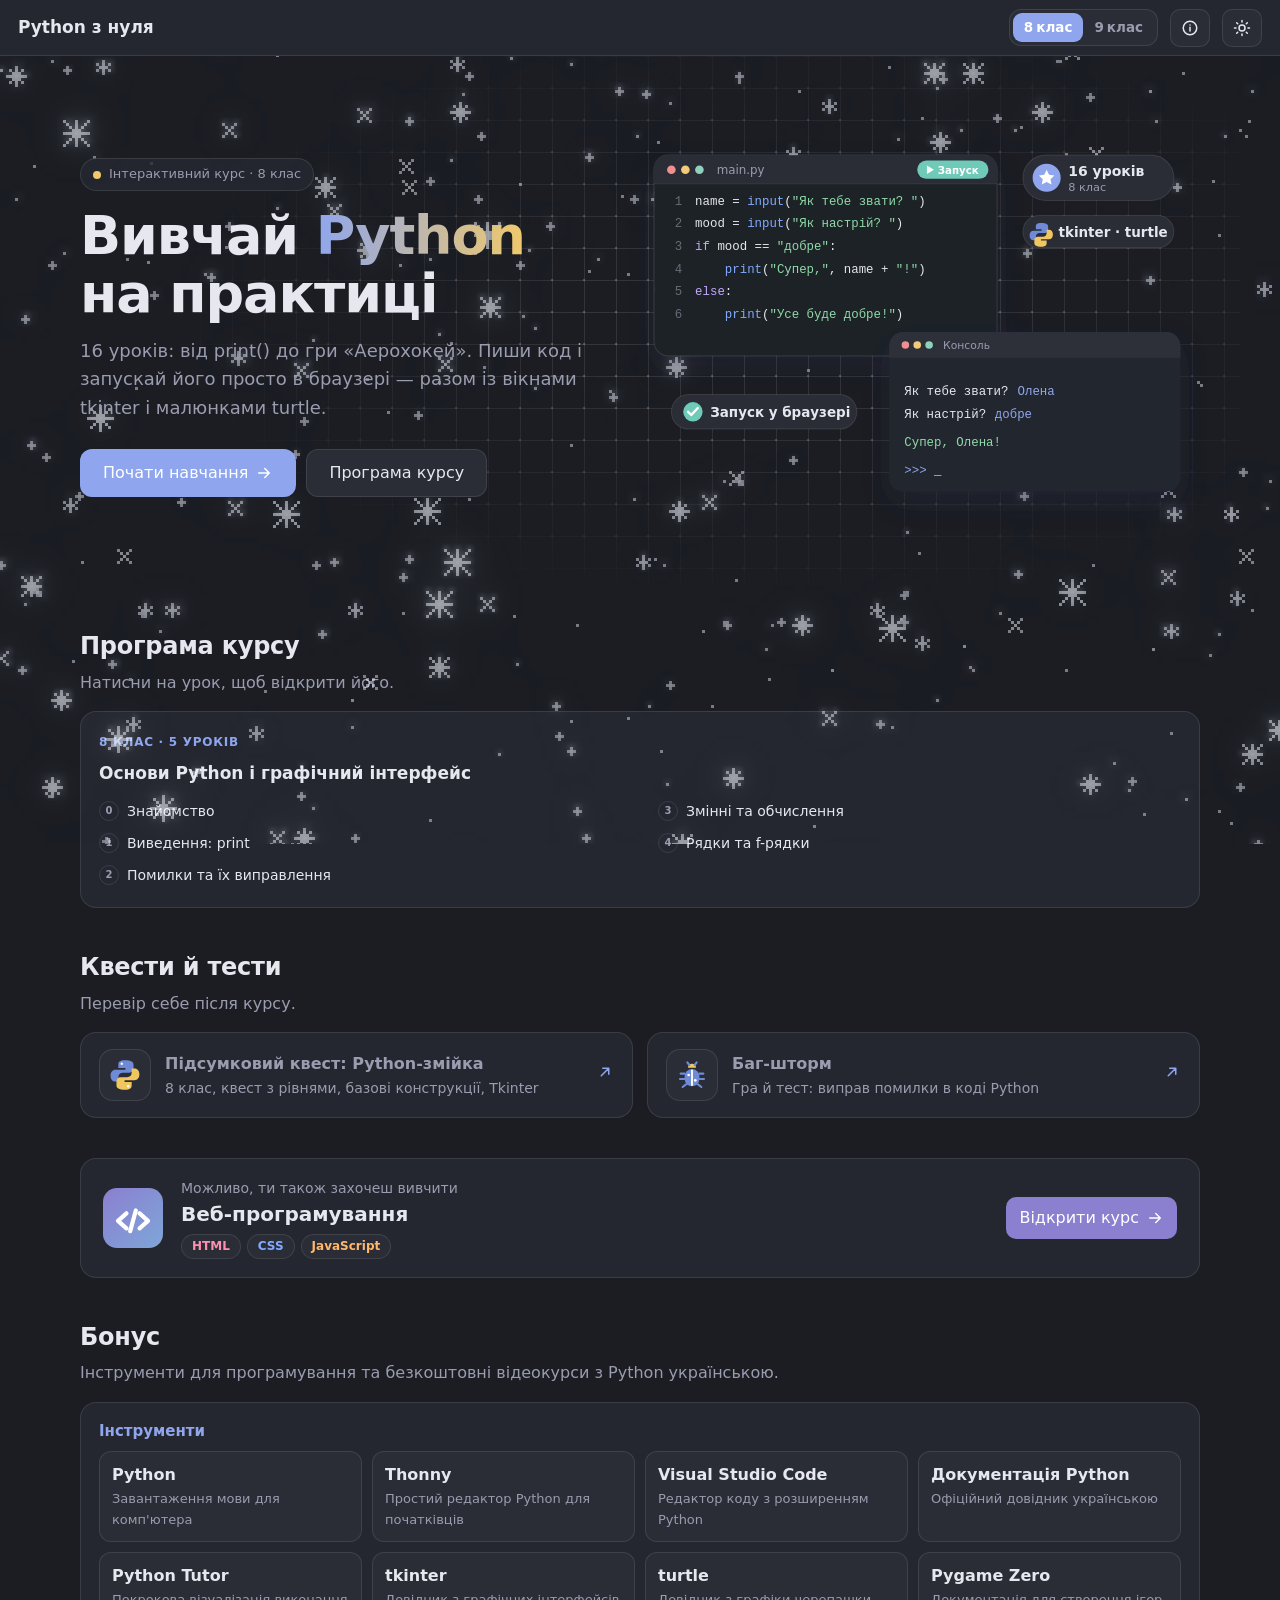
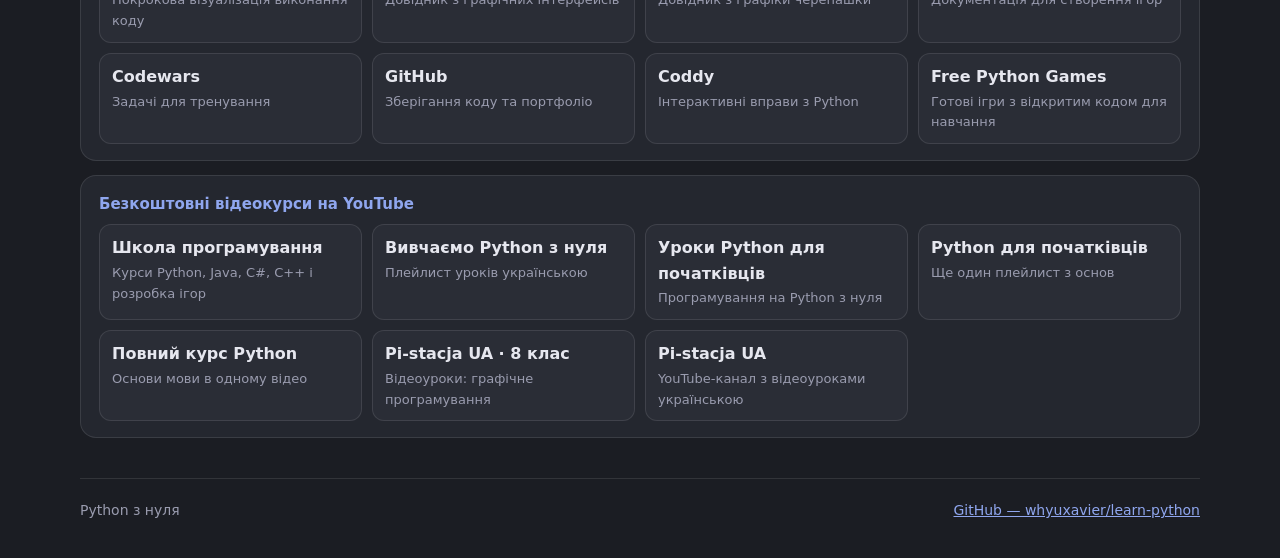
==== next/index.html @ 275d9694 "Нові уроки 0–4 для 8 класу в попередньому перегляді next/; кілька прикладів у уроці, ситуація-замовл" ====
<!DOCTYPE html>
<html lang="uk">
<head>
<meta charset="UTF-8">
<meta name="robots" content="noindex">
<meta name="viewport" content="width=device-width, initial-scale=1.0">
<title>Python з нуля · 8 клас — безкоштовний курс програмування українською</title>
<link rel="icon" type="image/svg+xml" href="data:image/svg+xml,%3Csvg xmlns='http://www.w3.org/2000/svg' viewBox='0 0 64 64'%3E%3Cdefs%3E%3ClinearGradient id='g' x1='0' y1='0' x2='1' y2='1'%3E%3Cstop offset='0' stop-color='%236f8ad6'/%3E%3Cstop offset='1' stop-color='%2394a9e6'/%3E%3C/linearGradient%3E%3C/defs%3E%3Crect width='64' height='64' rx='15' fill='url(%23g)'/%3E%3Cpath d='M32 10c-9 0-11 3-11 7v6h12v3H15c-5 0-8 4-8 10s3 10 8 10h5v-7c0-5 3-8 8-8h11c4 0 7-3 7-7v-7c0-4-4-7-14-7z' fill='%23fff'/%3E%3Cpath d='M32 54c9 0 11-3 11-7v-6H31v-3h18c5 0 8-4 8-10s-3-10-8-10h-5v7c0 5-3 8-8 8H25c-4 0-7 3-7 7v7c0 4 4 7 14 7z' fill='%23f0c75e'/%3E%3Ccircle cx='27' cy='16' r='2.2' fill='%236f8ad6'/%3E%3Ccircle cx='37' cy='48' r='2.2' fill='%236f8ad6'/%3E%3C/svg%3E">
<meta name="description" content="Python з нуля для 8 класу — безкоштовний інтерактивний курс Python українською: 16 уроків, теорія, приклади й завдання, код запускається просто в браузері.">
<link rel="canonical" href="https://whyuxavier.github.io/learn-python/">
<link rel="manifest" href="manifest.json">
<meta name="theme-color" content="#6f8ad6">
<link rel="apple-touch-icon" href="icons/apple-touch-icon.png">
<meta name="apple-mobile-web-app-capable" content="yes">
<meta name="mobile-web-app-capable" content="yes">
<meta name="apple-mobile-web-app-title" content="Python 8 клас">
<meta property="og:type" content="website">
<meta property="og:locale" content="uk_UA">
<meta property="og:title" content="Python з нуля · 8 клас">
<meta property="og:description" content="16 інтерактивних уроків Python для 8 класу: пиши й запускай код просто в браузері.">
<meta property="og:url" content="https://whyuxavier.github.io/learn-python/">
<script type="application/ld+json">{"@context":"https://schema.org","@type":"Course","name":"Python з нуля · 8 клас","description":"Безкоштовний інтерактивний курс Python українською: 16 уроків з теорією, прикладами й практичними завданнями, код виконується в браузері.","inLanguage":"uk","url":"https://whyuxavier.github.io/learn-python/","isAccessibleForFree":true,"provider":{"@type":"Person","name":"Олександр Мрочко","url":"https://github.com/whyuxavier"},"hasCourseInstance":{"@type":"CourseInstance","courseMode":"online","courseWorkload":"PT32H"},"offers":{"@type":"Offer","price":"0","priceCurrency":"UAH","category":"Free"}}</script>
<link href="https://fonts.cdnfonts.com/css/fixel-display" rel="stylesheet">
<script>(()=>{try{const n=navigator,lite=(n.hardwareConcurrency&&n.hardwareConcurrency<=2)||(n.deviceMemory&&n.deviceMemory<=4)||matchMedia('(prefers-reduced-motion: reduce)').matches;
 if(lite)document.documentElement.classList.add('lite')}catch(e){}})();</script>
<link rel="stylesheet" href="style.css">
</head>
<body class="home">
<div class="app">
<header>
 <button class="ib" id="menu" aria-label="Меню курсу" aria-expanded="false"><svg viewBox="0 0 24 24"><path d="M4 6h16M4 12h16M4 18h16"/></svg></button>
 <h1><button id="logo" title="На головну">Python з нуля</button></h1>
 <nav class="gsw" aria-label="Клас"><a aria-current="page">8<span>клас</span></a><a href="../../learn-python-9/">9<span>клас</span></a></nav>
 <button class="ib" id="homeBtn" hidden aria-label="На головну" title="На головну"><svg viewBox="0 0 24 24"><path d="M4 11l8-7 8 7M6 9.5V20h12V9.5"/></svg></button>
 <button class="ib sch" id="schB" hidden aria-label="Шкільний режим увімкнено" title="Шкільний режим: прогрес зникне після закриття браузера"><svg viewBox="0 0 24 24"><path d="M3 10l9-5 9 5-9 5z"/><path d="M7 12.5V17c0 1.2 2.2 2.5 5 2.5s5-1.3 5-2.5v-4.5"/></svg></button>
 <button class="ib" id="instB" hidden aria-label="Встановити застосунок" title="Встановити як застосунок"><svg viewBox="0 0 24 24"><rect x="6" y="2.5" width="12" height="19" rx="2.5"/><path d="M12 7v7M9 11l3 3 3-3M10.5 18.5h3"/></svg></button>
 <button class="ib" id="info" aria-label="Про курс" title="Про курс"><svg viewBox="0 0 24 24"><circle cx="12" cy="12" r="9"/><path d="M12 11v5M12 8h.01"/></svg></button>
 <button class="ib" id="theme" aria-label="Змінити тему"></button>
</header>
<aside id="side" aria-label="Навігація курсу">
 <button class="navh" id="navHome"><svg viewBox="0 0 24 24"><path d="M4 11l8-7 8 7M6 9.5V20h12V9.5"/></svg>Головна</button>
 <div class="pc"><span id="pct">0%</span><span id="cnt">0 / 17</span></div>
 <div class="pb" role="progressbar" aria-valuemin="0" aria-valuemax="100" id="pbar"><i></i></div>
 <nav id="nav"></nav>
</aside>
<main>
 <section class="col" id="lw" aria-label="Урок"><div class="card lh"><div class="lt" role="tablist" aria-label="Розділ уроку" id="ltabs"><button class="tab" role="tab" id="t-th" data-t="th" aria-controls="p-th">Теорія</button><button class="tab" role="tab" id="t-tk" data-t="tk" aria-controls="p-tk">Завдання</button></div></div><div id="lesson"></div></section>
 <div class="rz" id="rz" role="separator" aria-orientation="vertical" aria-label="Змінити ширину панелей" tabindex="0"></div>
 <section class="ws" aria-label="Робоча область">
  <div class="pane" id="p-ed">
   <div class="ph">
    
    <div class="ftabs" role="tablist" id="ftabs"></div>
    <span class="grow"></span>
    <div class="more"><button class="ib" id="more" aria-label="Інші дії" title="Інші дії" aria-haspopup="menu" aria-expanded="false"><svg viewBox="0 0 24 24"><circle cx="5" cy="12" r="1.3"/><circle cx="12" cy="12" r="1.3"/><circle cx="19" cy="12" r="1.3"/></svg></button>
     <div class="mm" id="mm" role="menu" hidden>
      <button class="mi" id="share" role="menuitem"><svg viewBox="0 0 24 24"><path d="M10 14a4 4 0 0 0 5.7 0l3-3a4 4 0 0 0-5.7-5.7l-1 1"/><path d="M14 10a4 4 0 0 0-5.7 0l-3 3a4 4 0 0 0 5.7 5.7l1-1"/></svg>Здати роботу</button>
      <button class="mi" id="copy" role="menuitem"><svg viewBox="0 0 24 24"><rect x="9" y="9" width="11" height="11" rx="2"/><path d="M5 15V5a2 2 0 0 1 2-2h10"/></svg>Скопіювати код</button>
      <button class="mi" id="dl" role="menuitem"><svg viewBox="0 0 24 24"><path d="M12 4v11M7 10l5 5 5-5M5 20h14"/></svg>Завантажити код</button>
      <button class="mi" id="reset" role="menuitem"><svg viewBox="0 0 24 24"><path d="M3 12a9 9 0 1 0 3-6.7L3 8M3 3v5h5"/></svg>Почати спочатку</button>
     </div></div>
    <button class="btn stop" id="stop" hidden title="Зупинити програму"><svg viewBox="0 0 24 24"><rect x="6" y="6" width="12" height="12" rx="2"/></svg><span>Стоп</span></button>
    <button class="btn run" id="run" title="Запустити (Ctrl+Enter)"><svg viewBox="0 0 24 24"><path d="M7 5v14l12-7z"/></svg><span id="runTx">Запустити</span></button>
   </div>
   <div class="ed"><div id="gut" aria-hidden="true"></div><div class="cw"><div id="eband"></div><pre id="hl" aria-hidden="true"></pre><textarea id="ta" spellcheck="false" autocapitalize="off" autocomplete="off" autocorrect="off" wrap="off" aria-label="Код Python"></textarea></div></div>
  </div>
  <div class="rzh" id="rzh" role="separator" aria-orientation="horizontal" aria-label="Змінити висоту редактора" tabindex="0"></div>
  <div class="pane" id="p-out">
   <div class="ph"><h3 id="outT">Результат</h3>
    <button class="ib" id="clr" hidden aria-label="Очистити" title="Очистити"><svg viewBox="0 0 24 24"><path d="M4 7h16M10 11v6M14 11v6M6 7l1 13h10l1-13M9 7V4h6v3"/></svg></button></div>
   <div class="out" id="out"><div class="kp" id="kp" aria-label="Клавіші"></div><div id="wins"></div><div id="con" tabindex="-1" aria-live="polite"></div></div>
   <div class="pgz" id="pgz" hidden></div>
  </div>
 </section>
</main>
</div>
<div id="home">
<div class="hm">
 <section class="hero" aria-labelledby="hh">
  <div>
   <span class="ebd"><i></i>Інтерактивний курс · 8 клас</span>
   <h2 id="hh">Вивчай <span>Python</span> на практиці</h2>
   <p class="ld">16 уроків: від print() до гри «Аерохокей». Пиши код і запускай його просто в браузері — разом із вікнами tkinter і малюнками turtle.</p>
   <div class="cta">
    <button class="btn pr lg" id="start"><span id="startTx">Почати навчання</span><svg viewBox="0 0 24 24"><path d="M5 12h14M13 6l6 6-6 6"/></svg></button>
    <a class="btn lg" href="#program" id="toProg">Програма курсу</a>
   </div>
   <div class="hpr" id="hpr" hidden><span id="hprTx"></span><div class="pb"><i id="hprBar"></i></div></div>
  </div>
  <div class="hart"><svg class="art" viewBox="0 0 520 400" role="img" aria-label="Редактор з кодом Python і консоль, де програма веде короткий діалог з користувачем">
 <defs><filter id="hsh" x="-15%" y="-15%" width="130%" height="140%"><feDropShadow dx="0" dy="10" stdDeviation="12" flood-color="#3c3c64" flood-opacity=".18"/></filter><clipPath id="hc0"><rect class="tp" x="52" y="73" width="225" height="18" style="animation-duration:0.74s;animation-delay:0.40s;animation-timing-function:steps(31)"/></clipPath><clipPath id="hc1"><rect class="tp" x="52" y="94" width="204" height="18" style="animation-duration:0.67s;animation-delay:1.22s;animation-timing-function:steps(28)"/></clipPath><clipPath id="hc2"><rect class="tp" x="52" y="115" width="141" height="18" style="animation-duration:0.46s;animation-delay:1.98s;animation-timing-function:steps(19)"/></clipPath><clipPath id="hc3"><rect class="tp" x="80" y="136" width="197" height="18" style="animation-duration:0.65s;animation-delay:2.51s;animation-timing-function:steps(27)"/></clipPath><clipPath id="hc4"><rect class="tp" x="52" y="157" width="43" height="18" style="animation-duration:0.12s;animation-delay:3.24s;animation-timing-function:steps(5)"/></clipPath><clipPath id="hc5"><rect class="tp" x="80" y="178" width="176" height="18" style="animation-duration:0.58s;animation-delay:3.44s;animation-timing-function:steps(24)"/></clipPath><clipPath id="ha1"><rect class="tp" x="351" y="250" width="41" height="17" style="animation-duration:0.30s;animation-delay:5.00s;animation-timing-function:steps(5)"/></clipPath><clipPath id="ha2"><rect class="tp" x="330" y="272" width="41" height="17" style="animation-duration:0.30s;animation-delay:5.75s;animation-timing-function:steps(5)"/></clipPath></defs>
 <g class="h-ed">
  <rect class="w" x="14" y="40" width="318" height="186" rx="13" filter="url(#hsh)"/>
  <path class="tb" d="M14.5 53a12.5 12.5 0 0 1 12.5-12.5h293a12.5 12.5 0 0 1 12.5 12.5v13h-318z"/>
  <line class="bl" x1="14.5" y1="66.5" x2="331.5" y2="66.5"/>
  <circle cx="30" cy="53.5" r="4" fill="#ef8f8f"/><circle cx="43" cy="53.5" r="4" fill="#f3c97a"/><circle cx="56" cy="53.5" r="4" fill="#8fd1bd"/>
  <text x="72" y="57.5" class="mu" font-size="11">main.py</text>
  <g class="h-run pp" style="animation-delay:4.15s"><rect class="okf" x="258" y="45" width="66" height="17" rx="8.5"/><path class="wt" d="M267 49.5v8l6.5-4z"/><text class="wt" x="277" y="57.5" font-size="9.5" font-weight="600">Запуск</text></g>
<g class="cl" style="animation-delay:0.40s"><text x="40" y="86" class="mono sm num" text-anchor="end">1</text></g><text x="52" y="86" class="mono sm" xml:space="preserve" clip-path="url(#hc0)">name = <tspan class="cb">input</tspan>(<tspan class="cs">"Як тебе звати? "</tspan>)</text>
<g class="cl" style="animation-delay:1.22s"><text x="40" y="107" class="mono sm num" text-anchor="end">2</text></g><text x="52" y="107" class="mono sm" xml:space="preserve" clip-path="url(#hc1)">mood = <tspan class="cb">input</tspan>(<tspan class="cs">"Як настрій? "</tspan>)</text>
<g class="cl" style="animation-delay:1.98s"><text x="40" y="128" class="mono sm num" text-anchor="end">3</text></g><text x="52" y="128" class="mono sm" xml:space="preserve" clip-path="url(#hc2)"><tspan class="ck">if</tspan> mood == <tspan class="cs">"добре"</tspan>:</text>
<g class="cl" style="animation-delay:2.51s"><text x="40" y="149" class="mono sm num" text-anchor="end">4</text></g><text x="52" y="149" class="mono sm" xml:space="preserve" clip-path="url(#hc3)">    <tspan class="cb">print</tspan>(<tspan class="cs">"Супер,"</tspan>, name + <tspan class="cs">"!"</tspan>)</text>
<g class="cl" style="animation-delay:3.24s"><text x="40" y="170" class="mono sm num" text-anchor="end">5</text></g><text x="52" y="170" class="mono sm" xml:space="preserve" clip-path="url(#hc4)"><tspan class="ck">else</tspan>:</text>
<g class="cl" style="animation-delay:3.44s"><text x="40" y="191" class="mono sm num" text-anchor="end">6</text></g><text x="52" y="191" class="mono sm" xml:space="preserve" clip-path="url(#hc5)">    <tspan class="cb">print</tspan>(<tspan class="cs">"Усе буде добре!"</tspan>)</text>
 </g>
 <g class="h-con" style="animation-delay:4.45s">
  <rect class="term" x="232" y="204" width="270" height="148" rx="13" filter="url(#hsh)"/>
  <path class="tbar" d="M232 217a13 13 0 0 1 13-13h244a13 13 0 0 1 13 13v11h-270z"/>
  <circle cx="247" cy="216" r="3.5" fill="#ef8f8f"/><circle cx="258" cy="216" r="3.5" fill="#f3c97a"/><circle cx="269" cy="216" r="3.5" fill="#8fd1bd"/>
  <text x="282" y="219.5" font-size="10" fill="#9a9caf">Консоль</text>
  <text class="mono sm ol tt1" style="animation-delay:4.75s" x="246" y="262" xml:space="preserve">Як тебе звати? </text>
  <text class="mono sm tt2" font-weight="600" x="351" y="262" clip-path="url(#ha1)">Олена</text>
  <text class="mono sm ol tt1" style="animation-delay:5.50s" x="246" y="284" xml:space="preserve">Як настрій? </text>
  <text class="mono sm tt2" font-weight="600" x="330" y="284" clip-path="url(#ha2)">добре</text>
  <text class="mono sm ol tt3" style="animation-delay:6.25s" x="246" y="310">Супер, Олена!</text>
  <text class="mono sm ol tt2" style="animation-delay:6.45s" x="246" y="336">&gt;&gt;&gt; <tspan fill="#e6e7ef">_</tspan></text>
 </g>
 <g class="h-chip pp" style="animation-delay:6.60s">
  <rect class="chip" x="356" y="40" width="140" height="42" rx="21"/>
  <circle class="acf" cx="378" cy="61" r="13"/>
  <path class="wt" d="M378 53.5l2.2 4.6 5 .7-3.6 3.5.9 5-4.5-2.4-4.5 2.4.9-5-3.6-3.5 5-.7z"/>
  <text x="398" y="59" font-size="13" font-weight="600">16 уроків</text><text x="398" y="73" class="mu" font-size="10.5">8 клас</text>
 </g>
 <g class="h-chip pp" style="animation-delay:6.70s">
  <rect class="chip" x="356" y="96" width="140" height="30" rx="15"/>
  <path d="M373 103c-4 0-5 1.4-5 3.2v2.6h5.3v1.3h-7.5c-2.2 0-3.6 1.8-3.6 4.4s1.4 4.4 3.6 4.4h2.2v-3.1c0-2.2 1.3-3.5 3.5-3.5h4.8c1.8 0 3.1-1.3 3.1-3.1v-3c0-1.8-1.8-3.2-6.4-3.2z" fill="#6f8ad6"/>
  <path d="M373 125c4 0 5-1.4 5-3.2v-2.6h-5.3v-1.3h7.5c2.2 0 3.6-1.8 3.6-4.4s-1.4-4.4-3.6-4.4H378v3.1c0 2.2-1.3 3.5-3.5 3.5h-4.8c-1.8 0-3.1 1.3-3.1 3.1v3c0 1.8 1.8 3.2 6.4 3.2z" fill="#f0c75e"/>
  <text x="389" y="116" font-size="12.5" font-weight="600">tkinter · turtle</text>
 </g>
 <g class="h-chip pp" style="animation-delay:6.80s">
  <rect class="chip" x="30" y="262" width="172" height="32" rx="16"/>
  <circle class="okf" cx="50" cy="278" r="9"/><path d="M45.5 278l3 3 6-6.5" fill="none" stroke="#fff" stroke-width="2.2" stroke-linecap="round" stroke-linejoin="round"/>
  <text x="66" y="282.5" font-size="12.5" font-weight="600">Запуск у браузері</text>
 </g>
</svg></div>
 </section>
 <section class="sec" id="program" aria-labelledby="ph"><h3 id="ph">Програма курсу</h3><p>Натисни на урок, щоб відкрити його.</p><div class="mods" id="mods"></div></section>
 <section class="sec" id="quests" aria-labelledby="qh"><h3 id="qh">Квести й тести</h3><p>Перевір себе після курсу.</p><div class="qs" id="qlist"></div></section>
 <section class="sec" aria-label="Інші курси"><a class="card promo" id="promo" href="https://whyuxavier.github.io/learn-web/" target="_blank" rel="noopener noreferrer">
  <span class="pi"><svg viewBox="0 0 64 64"><defs><linearGradient id="pwg" x1="0" y1="0" x2="1" y2="1"><stop offset="0" stop-color="#8b7fd0"/><stop offset="1" stop-color="#7ea6d8"/></linearGradient></defs><rect width="64" height="64" rx="15" fill="url(#pwg)"/><path d="M25 27l-9 8 9 8M39 27l9 8-9 8M35 24l-6 22" fill="none" stroke="#fff" stroke-width="4.5" stroke-linecap="round" stroke-linejoin="round"/></svg></span>
  <span class="pt"><small>Можливо, ти також захочеш вивчити</small><b>Веб-програмування</b><span class="tags"><i>HTML</i><i>CSS</i><i>JavaScript</i></span></span>
  <span class="btn pr pgo">Відкрити курс<svg viewBox="0 0 24 24"><path d="M5 12h14M13 6l6 6-6 6"/></svg></span>
 </a></section>
 <section class="sec" aria-labelledby="bh"><h3 id="bh">Бонус</h3><p>Інструменти для програмування та безкоштовні відеокурси з Python українською.</p><div class="hcards" id="bonus"></div></section>
 <footer class="hf"><span>Python з нуля</span><a href="https://github.com/whyuxavier/learn-python" target="_blank" rel="noopener noreferrer">GitHub — whyuxavier/learn-python</a></footer>
</div>
</div>
<div class="modal" id="modal" hidden role="dialog" aria-modal="true" aria-labelledby="mt"><div class="card mc">
<button class="ib mx" id="mclose" aria-label="Закрити"><svg viewBox="0 0 24 24"><path d="M6 6l12 12M18 6L6 18"/></svg></button>
<h2 id="mt">Про курс</h2>
<p>Курс Python для 8 класу: 16 уроків, код запускається в браузері. Курс 9 класу — перемикач «9» угорі.</p>
<h3>Правила</h3>
<ul>
<li>Проходь уроки по черзі.</li>
<li>Прочитай «Теорію» і виконай «Завдання».</li>
<li>Щоб здати роботу: ⋯ → «Здати роботу» → посилання в Google Classroom.</li>
</ul>
<h3>Джерела</h3>
<ul>
<li><a href="https://geneza.ua/sites/default/files/ebooks/%D0%A0%D0%B8%D0%B2%D0%BA%D1%96%D0%BD%D0%B4_%D0%86%D0%BD%D1%84%D0%BE%D1%80%D0%BC_8_%D1%87_1.pdf" target="_blank" rel="noopener noreferrer">Ривкінд Й. Я. Інформатика, 8 клас</a></li>
<li><a href="https://lms.e-school.net.ua/" target="_blank" rel="noopener noreferrer">Всеукраїнська школа онлайн</a></li>
</ul>
<div class="mode"><label class="sw" style="margin-top:0"><span>Підказки в редакторі<small>Команди й параметри під час набору коду</small></span><input type="checkbox" id="acT" role="switch"></label><label class="sw"><span>Шкільний комп'ютер<small>Прогрес зникає після закриття браузера</small></span><input type="checkbox" id="schT" role="switch"></label></div>
<div class="mode" hidden><h3>Мій прогрес</h3>
<div class="row"><button class="btn" id="pSave"><svg viewBox="0 0 24 24"><path d="M12 4v11M7 10l5 5 5-5M5 20h14"/></svg>Зберегти у файл</button><button class="btn" id="pLoad"><svg viewBox="0 0 24 24"><path d="M12 20V9M7 14l5-5 5 5M5 4h14"/></svg>Відкрити файл</button></div>
<input type="file" id="pFile" accept=".json,application/json" hidden></div>
<div class="mode" id="instM"><h3>Застосунок</h3><p id="instTx" style="margin:0 0 10px;font-size:14px;color:var(--mu)">Встанови курс на комп'ютер чи телефон: окреме вікно, значок на робочому столі й робота без інтернету.</p>
<div class="row"><button class="btn pr" id="instGo"><svg viewBox="0 0 24 24"><rect x="6" y="2.5" width="12" height="19" rx="2.5"/><path d="M12 7v7M9 11l3 3 3-3M10.5 18.5h3"/></svg>Встановити застосунок</button></div></div>
<a class="btn gh" href="https://github.com/whyuxavier/learn-python" target="_blank" rel="noopener noreferrer"><svg viewBox="0 0 24 24"><path d="M12 3l2.8 5.8 6.2.9-4.5 4.4 1.1 6.2L12 17.3 6.4 20.3l1.1-6.2L3 9.7l6.2-.9z"/></svg>Репозиторій на GitHub</a><p style="margin:12px 0 0;font-size:13px;color:var(--mu)">Створено з використанням ШІ.</p></div></div>
<div class="modal" id="shm" hidden role="dialog" aria-modal="true" aria-labelledby="sht"><div class="card mc">
<button class="ib mx" id="shclose" aria-label="Закрити"><svg viewBox="0 0 24 24"><path d="M6 6l12 12M18 6L6 18"/></svg></button>
<h2 id="sht">Здати роботу</h2>
<p id="shl" class="shs"></p>
<label class="fl" for="shn">Прізвище та ім'я</label>
<input class="fi" id="shn" maxlength="60" autocomplete="name" placeholder="Наприклад: Леонід Каденюк">
<button class="btn pr" id="shgo">Створити посилання</button>
<div id="shres" hidden>
<input class="fi" id="shu" readonly aria-label="Посилання на роботу">
<button class="btn pr" id="shcp">Копіювати посилання</button>
<p class="shs">Встав посилання у завдання в Google Classroom. Якщо зміниш код — створи нове посилання.</p>
</div></div></div>
<div class="modal" id="insm" hidden role="dialog" aria-modal="true" aria-labelledby="inst"><div class="card mc ins">
<button class="ib mx" id="insclose" aria-label="Закрити"><svg viewBox="0 0 24 24"><path d="M6 6l12 12M18 6L6 18"/></svg></button>
<h2 id="inst">Встановити застосунок</h2>
<div id="insBody"></div>
<p style="margin:12px 0 0;font-size:13px;color:var(--mu)">Після встановлення курс відкривається з окремого значка й працює навіть без інтернету. Прогрес зберігається.</p>
</div></div>
<div id="toast" role="status" aria-live="polite"></div>
<script src="lessons.js"></script>
<script src="script.js"></script>
</body>
</html>
---- next/style.css ----
/* Python з нуля — стилі курсу */
:root{--bg:#f4f5fa;--bg2:#ecf1f8;--sf:rgba(255,255,255,.74);--sf2:#fbfcff;--tx:#23242e;--mu:#676a7d;--bd:rgba(60,64,100,.13);--ac:#6f8ad6;--ac2:#d9aa3c;--gold:#f0c75e;--mint:#8fd1bd;--ed:#fcfcff;--sh:0 4px 18px rgba(60,64,110,.08);--ok:#4fae93;--er:#d0566a;--sb:rgba(100,110,160,.35);--cn:#f7f8fc}
[data-theme=dark]{--bg:#1b1d23;--bg2:#1f2229;--sf:rgba(39,42,51,.76);--sf2:#2a2d36;--tx:#e6e7ef;--mu:#9a9caf;--bd:rgba(255,255,255,.1);--ac:#8fa6ee;--ac2:#f0c96a;--gold:#f0c96a;--mint:#6fcbb8;--ed:#1e2026;--sh:0 4px 18px rgba(0,0,0,.3);--ok:#6fcbb8;--er:#ff8a9a;--sb:rgba(200,205,230,.25);--cn:#181a1f}
*{box-sizing:border-box}
[hidden]{display:none!important}
html,body{margin:0;height:100%}
body{font-family:"Fixel Display","Fixel Variable",system-ui,-apple-system,"Segoe UI",Roboto,sans-serif;font-size:16px;line-height:1.6;color:var(--tx);background:linear-gradient(135deg,var(--bg),var(--bg2));transition:background .3s,color .3s;overflow-x:hidden}
button{font:inherit;color:inherit;cursor:pointer}
button:disabled{cursor:default;opacity:.5}
:focus-visible{outline:2px solid var(--ac);outline-offset:2px}
.app{display:grid;grid-template-columns:280px 1fr;grid-template-rows:56px 1fr;height:100vh}
header{grid-column:1/-1;display:flex;align-items:center;gap:12px;padding:0 18px;background:var(--sf);backdrop-filter:blur(12px);border-bottom:1px solid var(--bd)}
header h1{font-size:17px;margin:0;flex:1;min-width:0}
header h1 button{border:0;background:none;padding:0;font:inherit;font-weight:600;text-align:left;display:block;max-width:100%;white-space:nowrap;overflow:hidden;text-overflow:ellipsis}
header h1 button:hover{color:var(--ac)}
.ib,.btn{border:1px solid var(--bd);background:var(--sf2);border-radius:10px;padding:7px 12px;min-height:38px;transition:.2s}
.ib{width:40px;padding:0;display:grid;place-items:center;flex:none}
.ib:hover,.btn:hover{border-color:var(--ac)}
.btn{display:inline-flex;align-items:center;gap:7px;justify-content:center}
.btn.pr{background:var(--ac);color:#fff;border-color:transparent}
.btn.pr:hover{filter:brightness(1.06)}
.btn.done{background:var(--ok);color:#fff;border-color:transparent}
svg{width:18px;height:18px;fill:none;stroke:currentColor;stroke-width:2;stroke-linecap:round;stroke-linejoin:round}
aside{background:var(--sf);backdrop-filter:blur(12px);border-right:1px solid var(--bd);padding:16px;overflow:auto;transition:transform .25s}
.pb{height:8px;background:var(--bd);border-radius:8px;overflow:hidden;margin:6px 0 4px}
.pb i{display:block;height:100%;width:0;background:linear-gradient(90deg,var(--ac),var(--mint));transition:width .3s}
.pc{display:flex;justify-content:space-between;color:var(--mu);font-size:13px;margin-bottom:14px}
.mod{font-size:12px;letter-spacing:.06em;text-transform:uppercase;color:var(--mu);margin:16px 6px 6px}
button.mod{display:flex;align-items:center;justify-content:space-between;width:calc(100% - 12px);border:0;background:none;padding:2px 0;font-family:inherit;text-align:left;border-radius:6px}
button.mod:hover{color:var(--tx)}button.mod svg{width:14px;height:14px;fill:none;stroke:currentColor;stroke-width:2.2;stroke-linecap:round;stroke-linejoin:round;transition:transform .2s}
button.mod[aria-expanded=false] svg{transform:rotate(-90deg)}
.li{display:flex;align-items:center;gap:8px;width:100%;text-align:left;border:0;background:none;padding:7px 10px;border-radius:10px;font-size:14px;line-height:1.35}
.li:hover{background:var(--sf2)}
.li[aria-current=true]{background:var(--sf2);box-shadow:inset 3px 0 0 var(--ac);font-weight:600}
.li b{width:18px;height:18px;flex:none;border-radius:50%;border:1.5px solid var(--bd);display:grid;place-items:center}
.li.d b{background:var(--ok);border-color:var(--ok);color:#fff}
.li b svg{width:11px;height:11px;stroke-width:3;opacity:0}.li.d b svg{opacity:1}
.li.bn b{border-color:var(--ac);color:var(--ac)}.li.bn b svg{opacity:1}
main{display:grid;grid-template-columns:var(--lc,minmax(0,1fr)) 10px minmax(0,1.15fr);gap:6px;padding:16px;overflow:hidden;min-height:0}
.col{overflow:auto;min-height:0;display:flex;flex-direction:column;gap:14px}
.card{background:var(--sf);backdrop-filter:blur(10px);border:1px solid var(--bd);border-radius:16px;box-shadow:var(--sh);padding:16px 18px}
.card h2{font-size:15px;margin:0 0 8px;color:var(--ac)}
h2.t{font-size:22px;color:var(--tx);line-height:1.3;margin:0}
.card p{margin:.5em 0}
.task{border-left:4px solid var(--mint)}
.th li{margin:3px 0}
code,kbd{font-family:ui-monospace,"Cascadia Mono",Consolas,Menlo,monospace;background:var(--bd);border-radius:5px;padding:1px 5px;font-size:.88em}
pre{margin:8px 0;padding:12px;background:var(--ed);border:1px solid var(--bd);border-radius:10px;overflow:auto;font:13px/1.55 ui-monospace,"Cascadia Mono",Consolas,Menlo,monospace;tab-size:4}
pre code{background:none;padding:0;font-size:inherit}
.nav{display:flex;gap:8px;flex-wrap:wrap;padding-bottom:4px}
.nav .sp{flex:1}
.ws{display:flex;flex-direction:column;gap:12px;min-height:0;height:100%}
.pane{display:flex;flex-direction:column;min-height:200px;flex:1;background:var(--sf);border:1px solid var(--bd);border-radius:16px;box-shadow:var(--sh);overflow:hidden}
#p-out{flex:1.15}#p-out.shut{flex:none}
.ph{display:flex;align-items:center;gap:6px;padding:8px 10px;border-bottom:1px solid var(--bd);flex-wrap:wrap;min-height:55px}
.ph h3{font-size:14px;margin:0 auto 0 4px;font-weight:600;white-space:nowrap}
.ph .grow{flex:1}
.more{position:relative}
.mm{position:absolute;right:0;top:calc(100% + 6px);z-index:40;min-width:210px;padding:6px;background:var(--sf2);border:1px solid var(--bd);border-radius:12px;box-shadow:0 10px 28px rgba(20,24,50,.18)}
.mi{display:flex;align-items:center;gap:10px;width:100%;border:0;background:none;padding:9px 10px;border-radius:8px;font:inherit;font-size:14.5px;color:var(--tx);text-align:left;cursor:pointer}
.mi:hover,.mi:focus-visible{background:var(--bd)}.mi svg{width:18px;height:18px;flex:none}
.navh{display:flex;align-items:center;gap:8px;width:100%;border:0;background:none;padding:6px 6px 12px;font:inherit;font-size:14.5px;color:var(--mu);cursor:pointer;text-align:left}.navh:hover{color:var(--ac)}.navh svg{width:17px;height:17px}
.ftabs{display:flex;gap:2px;align-items:center;flex-wrap:wrap;min-width:0}
.tab{border:0;background:none;padding:5px 10px;border-radius:8px;font-size:13.5px;min-height:32px;font-family:ui-monospace,Consolas,monospace;display:inline-flex;align-items:center;gap:4px}
.tab[aria-selected=true]{background:var(--ac);color:#fff}
.tab .x{width:16px;height:16px;border-radius:4px;display:grid;place-items:center;opacity:.7}.tab .x:hover{opacity:1;background:rgba(0,0,0,.15)}
.tab .x svg{width:11px;height:11px}
.run{background:var(--ok);color:#fff;border-color:transparent;font-weight:600}
.run svg{fill:currentColor;stroke:none}
.stop{background:var(--er);color:#fff;border-color:transparent}
.stop svg{fill:currentColor;stroke:none}
.ed{display:flex;flex:1;min-height:0;background:var(--ed);font:14px/21px ui-monospace,"Cascadia Mono",Consolas,Menlo,monospace}
#gut{padding:10px 8px 24px;text-align:right;color:var(--mu);background:rgba(128,128,150,.07);border-right:1px solid var(--bd);overflow:hidden;user-select:none;white-space:pre;min-width:42px}
#gut .er{color:var(--er);font-weight:600}
.cw{position:relative;flex:1;min-width:0;overflow:hidden}
#hl,#ta{position:absolute;inset:0;margin:0;padding:10px 12px;font:inherit;white-space:pre;tab-size:4;border:0;border-radius:0}
#hl{overflow:hidden;pointer-events:none;color:var(--tx);background:none;padding-bottom:40px;padding-right:40px}
#ta{color:transparent;caret-color:var(--tx);background:transparent;overflow:auto;resize:none;outline:0;z-index:1}
.acl,.act{position:fixed;z-index:70;background:var(--sf2);border:1px solid var(--bd);border-radius:10px;box-shadow:0 8px 24px rgba(20,24,50,.16);font:13px/1.45 ui-monospace,"Cascadia Mono",Consolas,Menlo,monospace;color:var(--tx)}
.acl{max-height:186px;overflow-y:auto;min-width:180px;max-width:min(440px,calc(100vw - 16px));padding:4px}
.aci{display:flex;gap:8px;align-items:baseline;padding:4px 8px;border-radius:7px;cursor:pointer;white-space:nowrap;overflow:hidden;text-overflow:ellipsis}
.aci code,.act code{background:none;padding:0;border-radius:0}.aci code{font:inherit;font-weight:600}.aci span{color:var(--mu);overflow:hidden;text-overflow:ellipsis}.aci.on{background:var(--ac);color:#fff}.aci.on span{color:rgba(255,255,255,.8)}
.act{max-width:min(460px,calc(100vw - 16px));padding:6px 10px;pointer-events:none}.act code{font:inherit;white-space:pre-wrap}.act span{color:var(--mu)}.act b{color:var(--ac);font-weight:600}
.act small{display:block;font:12px/1.4 "Fixel Display",system-ui,sans-serif;color:var(--mu);margin-top:2px}
#ta::selection{background:rgba(111,138,214,.35)}
#ta:focus-visible{outline:0;box-shadow:inset 0 0 0 2px var(--ac)}
#eband{position:absolute;left:0;right:0;height:21px;background:rgba(208,86,106,.14);border-left:3px solid var(--er);pointer-events:none;display:none}
:root{--c-k:#7a4fd0;--c-b:#2f6fc0;--c-s:#2a8450;--c-c:#8a8aa0;--c-n:#b5651d;--c-f:#1f7f9a;--c-d:#c2397f;--c-x:#a85d12}
[data-theme=dark]{--c-k:#c4a7ff;--c-b:#82aaff;--c-s:#8fd9a8;--c-c:#7a7f90;--c-n:#ffb86c;--c-f:#5ed4c8;--c-d:#ff8fb1;--c-x:#f3c97a}
:is(#hl,pre) .k{color:var(--c-k)}:is(#hl,pre) .b{color:var(--c-b)}:is(#hl,pre) .s{color:var(--c-s)}:is(#hl,pre) .c{color:var(--c-c);font-style:italic}:is(#hl,pre) .n{color:var(--c-n)}:is(#hl,pre) .f{color:var(--c-f)}:is(#hl,pre) .d{color:var(--c-d)}:is(#hl,pre) .x{color:var(--c-x)}
#lesson{display:flex;flex-direction:column;gap:14px}
.lh{display:flex;align-items:center;justify-content:space-between;gap:8px;padding:8px 10px;position:sticky;top:0;z-index:5;background:var(--sf2)}
.lt{display:flex;gap:4px}.lt .tab{font-family:inherit;font-size:14px;font-weight:600;padding:5px 16px;min-height:34px}
.lt .tab i{display:inline-block;width:7px;height:7px;border-radius:50%;background:var(--mint,#8fd1bd);margin-left:3px}
.lp{display:flex;flex-direction:column;gap:14px}.lp[hidden]{display:none}
.tonext{align-self:flex-end}
body.sv .lt{visibility:hidden}
#lw.shut .lt{visibility:hidden}
.pane.shut{flex:none;min-height:0}.pane.shut>:not(.ph){display:none}
#lw.shut #lesson{display:none}#lw.shut{overflow:visible}
.cv svg{transition:transform .2s}.shut .cv svg{transform:rotate(-90deg)}
.cmd{display:flex;gap:12px;align-items:baseline;padding:7px 0;border-top:1px solid var(--bd)}
.cmd:first-of-type{border-top:0}.cmd code{flex:0 0 42%;white-space:normal;word-break:break-word}.cmd span{flex:1;font-size:14px}
.ref{font-size:12px;color:var(--mu);border:1px solid var(--bd);border-radius:999px;padding:2px 10px;white-space:nowrap;margin-top:8px;display:inline-block}
.exh{display:flex;align-items:center;justify-content:space-between;gap:8px}.exh h2{margin:0}
.exh.nx{margin-top:16px;padding-top:14px;border-top:1px solid var(--bd)}
.exd{font-size:14px;color:var(--mu);margin:6px 0 0!important}
.sit{margin:8px 0 0!important;padding-left:12px;border-left:3px solid var(--ac2);color:var(--mu);font-size:15px;line-height:1.5}
.gd{display:grid;grid-template-columns:150px 1fr;gap:14px;align-items:center;margin:14px 0}.gd svg{width:100%;height:auto;display:block;stroke:none;stroke-width:1}.gd p{margin:0!important}
@media(max-width:520px){.gd{grid-template-columns:1fr}.gd svg{max-width:180px}}
.exh .btn{min-height:32px;padding:4px 10px;font-size:13.5px}
.exh .acts{display:flex;gap:8px;flex:none}
.chk{list-style:none;padding:0;margin:8px 0 4px}
.chk li{margin:0}
.chk label{display:flex;gap:10px;align-items:flex-start;padding:5px 0;cursor:pointer}
.chk input{appearance:none;width:19px;height:19px;flex:none;margin:2px 0 0;border:1.5px solid var(--sb);border-radius:6px;display:grid;place-items:center;background:var(--sf2);cursor:pointer}
.chk input::after{content:"";width:9px;height:5px;border:2.5px solid #fff;border-top:0;border-right:0;transform:rotate(-45deg) translate(1px,-1px);opacity:0}
.chk input:checked{background:var(--ok);border-color:var(--ok)}.chk input:checked::after{opacity:1}
.chk input:checked+span{color:var(--mu)}
.chk .ai{width:13px;height:13px;margin-left:6px;vertical-align:-1px;fill:var(--ac);stroke:none;opacity:.7}
.warn{border-left:4px solid var(--gold)}.warn ul{margin:4px 0;padding-left:20px}.warn li{margin:5px 0;font-size:15px}
h3.sub{font-size:13px;text-transform:uppercase;letter-spacing:.05em;color:var(--mu);margin:14px 0 4px}
pre.io{font-size:13px;white-space:pre-wrap;background:var(--cn)}
.hints{display:flex;flex-direction:column;gap:6px;margin-top:10px}
.hints details{border:1px solid var(--bd);border-radius:10px;background:var(--sf2);padding:0 12px}
.hints summary{cursor:pointer;padding:8px 0;font-weight:600;font-size:14px;color:var(--ac);list-style:none}
.hints summary::-webkit-details-marker{display:none}
.hints summary::before{content:"💡 "}
.hints details[open] summary{border-bottom:1px solid var(--bd)}
.hints p{margin:8px 0 10px;font-size:15px}
.hint{font-size:14px;color:var(--mu)}
.modal{position:fixed;inset:0;background:rgba(0,0,0,.4);display:grid;place-items:center;z-index:60;padding:16px}
.modal[hidden]{display:none}.mc{max-width:460px;width:100%;background:var(--sf2);position:relative;max-height:calc(100vh - 32px);overflow:auto}.mx{position:absolute;top:10px;right:10px;width:32px;height:32px;min-height:32px}.mc h2{padding-right:36px}
.mc a{color:var(--ac)}.mc .btn{margin-top:6px}
.fl{display:block;font-size:14px;color:var(--mu);margin:10px 0 4px}
.fi{width:100%;min-height:40px;padding:8px 12px;border:1px solid var(--bd);border-radius:10px;background:var(--sf);color:var(--tx);font:inherit;font-size:14px}
.fi:focus{outline:2px solid var(--ac);outline-offset:1px}
#shm .btn{width:100%;margin-top:10px;justify-content:center}#shres{margin-top:14px}.shs{font-size:14px;color:var(--mu);margin:8px 0 0}
body.sv aside,body.sv #share,body.sv #reset,body.sv #addf,body.sv .tab .x{display:none!important}
body.sv .app{grid-template-columns:minmax(0,1fr)}body.sv main{grid-column:1}
.svh{border-left:4px solid var(--ac)}.svh .who{font-size:20px;font-weight:600;margin:2px 0}.svh .meta{color:var(--mu);font-size:14px}
.svh .acts{display:flex;flex-wrap:wrap;gap:8px;margin-top:12px}.svh .acts .btn{flex:1 1 180px;justify-content:center}
.mc h3{font-size:15px;margin:14px 0 4px}.mc ul{margin:4px 0 8px;padding-left:20px}.mc li{margin:3px 0}
.gh{display:inline-flex;align-items:center;gap:8px;text-decoration:none;color:var(--tx)!important}
.gh svg{color:#e3b341;fill:#e3b341;stroke:#e3b341}
@media(min-width:1101px){.app.noside{grid-template-columns:1fr}.app.noside aside{display:none}.app.noside main{grid-column:1}main.nol{grid-template-columns:minmax(0,260px) 10px minmax(0,1fr)}}
#toast{position:fixed;bottom:22px;left:50%;transform:translate(-50%,20px);background:var(--tx);color:var(--bg);padding:9px 18px;border-radius:10px;opacity:0;transition:.25s;pointer-events:none;z-index:70}
#toast.on{opacity:1;transform:translate(-50%,0)}
*{scrollbar-width:thin;scrollbar-color:var(--sb) transparent}
::-webkit-scrollbar{width:10px;height:10px}::-webkit-scrollbar-track{background:transparent}::-webkit-scrollbar-corner{background:transparent}
::-webkit-scrollbar-thumb{background:var(--sb);border-radius:10px;border:2px solid transparent;background-clip:padding-box}
.rz{cursor:col-resize;position:relative;touch-action:none;border-radius:6px}
.rz::after{content:"";position:absolute;left:3px;top:50%;height:48px;width:4px;margin-top:-24px;border-radius:4px;background:var(--bd)}
.rz:hover::after,.rz:focus-visible::after,.drag .rz::after{background:var(--ac)}
body.drag{user-select:none;cursor:col-resize}
.lks{display:grid;grid-template-columns:repeat(auto-fill,minmax(210px,1fr));gap:10px}
.lk{display:flex;flex-direction:column;gap:2px;padding:10px 12px;border:1px solid var(--bd);border-radius:12px;background:var(--sf2);color:inherit;text-decoration:none}
.lk:hover{border-color:var(--ac)}.lk span{font-size:13px;color:var(--mu)}

/* ---------- результат ---------- */
.out{flex:1;min-height:0;display:flex;flex-direction:column;overflow:auto;background:var(--cn)}
#wins{display:flex;flex-wrap:wrap;gap:14px;padding:14px;align-items:flex-start;border-bottom:1px solid var(--bd);position:relative}
#wins:empty{display:none}
#con{flex:1;margin:0;padding:10px 14px 16px;font:13.5px/1.55 ui-monospace,"Cascadia Mono",Consolas,Menlo,monospace;white-space:pre-wrap;word-break:break-word;min-height:90px;outline:0}
#con .in{color:var(--ac);font-weight:600}
#con .err,#con .warn{color:var(--er)}#con .warn{color:var(--c-x)}
#con .sys{color:var(--mu)}
#con input{font:inherit;color:var(--ac);font-weight:600;background:transparent;border:0;border-bottom:1.5px dashed var(--ac);outline:0;padding:0 2px;min-width:8ch;width:calc(100% - 4ch);max-width:36ch}
.eb{display:block;margin:6px 0;padding:8px 12px;border:1px solid rgba(208,86,106,.35);border-left:4px solid var(--er);border-radius:10px;background:rgba(208,86,106,.07);white-space:normal;font-family:"Fixel Display",system-ui,sans-serif;font-size:14px;line-height:1.45;cursor:pointer}
.eb b{color:var(--er)}.eb .h{display:block;margin-top:2px}.eb code{display:block;margin-top:5px;background:none;padding:0;color:var(--mu);font-size:12px;white-space:pre-wrap}
.eb.st{border-color:var(--bd);border-left-color:var(--mu);background:transparent;cursor:default}.eb.st b{color:var(--mu)}
.spin{display:inline-block;width:12px;height:12px;border:2px solid var(--bd);border-top-color:var(--ac);border-radius:50%;animation:sp 1s linear infinite;vertical-align:-1px;margin-right:6px}
@keyframes sp{to{transform:rotate(360deg)}}
.pgz{padding:16px 18px;overflow:auto;font-size:15px}
.pgz a{color:var(--ac)}.pgz ol{padding-left:22px;margin:8px 0}.pgz li{margin:7px 0}.pgz h4{margin:0 0 4px;font-size:16px}
.kp{display:none;gap:6px;justify-content:center;padding:10px;border-bottom:1px solid var(--bd);flex-wrap:wrap}
.kp.on{display:flex}
.kp button{min-width:52px;min-height:44px;border:1px solid var(--bd);border-radius:12px;background:var(--sf2);font-size:18px;touch-action:manipulation;user-select:none;-webkit-user-select:none}
.kp button:active{background:var(--ac);color:#fff}
.kp .wide{min-width:96px;font-size:14px}

/* ---------- вікна tkinter ---------- */
.tkwrap{position:relative;max-width:100%}
.tkw{position:absolute;left:0;top:0;width:max-content;transform-origin:0 0;display:inline-flex;flex-direction:column;background:#fff;border:1px solid #9aa0ad;border-radius:8px;box-shadow:0 8px 26px rgba(30,30,60,.18);overflow:hidden;color:#000;font:12px/1.25 "Segoe UI",system-ui,-apple-system,sans-serif;outline:0;min-width:140px}
.tkw:focus-visible{box-shadow:0 0 0 2px var(--ac),0 8px 26px rgba(30,30,60,.18)}
.tkt{display:flex;align-items:center;gap:7px;height:30px;padding:0 0 0 10px;background:#fff;border-bottom:1px solid #e3e3e8;user-select:none;flex:none;color:#222}
.tkt svg{width:14px;height:14px;stroke:none}
.tkt span{flex:1;white-space:nowrap;overflow:hidden;text-overflow:ellipsis;font-size:12px}
.tkt button{width:40px;height:30px;border:0;background:none;display:grid;place-items:center;color:#333}
.tkt button:hover{background:#e81123;color:#fff}
.tkt button svg{width:12px;height:12px;fill:none;stroke:currentColor;stroke-width:1.6}
.tkb{position:relative;display:flex;flex-direction:column;background:#f0f0f0;min-width:0;min-height:0;font:12px/1.25 "Segoe UI",system-ui,sans-serif}
.tkb.fix{overflow:hidden}
.tkb.empty{width:200px;height:200px}
.tkb *{box-sizing:border-box}
.pk{display:flex;flex:1 1 auto;min-width:0;min-height:0}
.pk.pkc{flex-direction:column}.pk.pkr{flex-direction:row}
.pk-sp{flex:1 1 auto}
.pcl{display:flex;min-width:0;min-height:0;flex:0 0 auto}
.gc{display:flex;flex-direction:column;min-width:0;min-height:0}
.tk-fr,.tk-lfb{position:relative;display:flex;flex-direction:column;min-width:0;min-height:0}
.tk-lf{position:relative;display:flex;flex-direction:column;border:2px groove #d8d8d8;padding:4px 2px 2px;margin-top:7px}
.tk-lft{position:absolute;top:-9px;left:7px;padding:0 3px;background:inherit;line-height:1.3}
.tk-lb{display:flex;align-items:center;justify-content:center;white-space:pre;padding:1px;min-width:0;background:#f0f0f0;text-align:center}
.tk-bt{display:flex;align-items:center;justify-content:center;white-space:pre;font:inherit;color:inherit;background:#e1e1e1;border:1px solid #adadad;padding:2px 8px;min-height:24px;border-radius:0;cursor:default}
.tk-bt:hover{background:#e5f1fb;border-color:#0078d7}
.tk-bt:active{background:#cce4f7;border-color:#005499}
.tk-bt.cbg{border:2px outset}
.tk-bt.cbg:hover{filter:brightness(1.06)}.tk-bt.cbg:active{border-style:inset}
.tk-bt:disabled{color:#a0a0a0;opacity:1}
.tk-en{font:inherit;color:inherit;background:#fff;border:1px solid #7a7a7a;padding:2px 3px;width:20ch;min-width:0;border-radius:0;outline:0}
.tk-en:focus{border-color:#0078d7}
.tk-tx{font:13px/1.35 Consolas,"Cascadia Mono",monospace;background:#fff;border:1px solid #7a7a7a;padding:2px 4px;resize:none;outline:0;color:#000;border-radius:0}
.tk-ck{display:flex;align-items:center;gap:5px;white-space:pre;padding:1px 2px;cursor:default;user-select:none;background:#f0f0f0}
.tk-ck i{width:13px;height:13px;flex:none;border:1px solid #333;background:#fff;display:grid;place-items:center}
.tk-ck.rb i{border-radius:50%}
.tk-ck.on i::after{content:"";width:7px;height:4px;border:2px solid #000;border-top:0;border-right:0;transform:rotate(-45deg) translateY(-1px)}
.tk-ck.rb.on i::after{width:7px;height:7px;border:0;border-radius:50%;background:#000;transform:none}
.tk-ck.btnlike{border:2px outset #ddd;padding:2px 8px;justify-content:center}.tk-ck.btnlike i{display:none}.tk-ck.btnlike.on{border-style:inset;filter:brightness(.92)}
.tk-ck.dis{color:#a0a0a0}
.tk-cv{position:relative;display:block;background:#f0f0f0;flex:none;overflow:hidden;touch-action:none}
.tk-cv svg{stroke:none;fill:none;stroke-width:1;position:absolute;left:0;top:0;width:100%;height:100%;overflow:hidden;stroke-linecap:butt;stroke-linejoin:miter}
.tk-cv text{white-space:pre}
.tk-lx{background:#fff;border:1px solid #828790;overflow:auto;width:20ch;padding:1px 0;user-select:none}
.tk-lx div{padding:0 3px;white-space:pre;cursor:default}.tk-lx div.sel{background:#0078d7;color:#fff}
.tk-sc{display:flex;flex-direction:column;align-items:stretch;padding:2px 4px;background:#f0f0f0}
.tk-sc input{width:100px;margin:2px 0;accent-color:#0078d7}.tk-sc.v{flex-direction:row;align-items:center}.tk-sc.v input{writing-mode:vertical-lr;direction:rtl;width:auto;height:100px}
.tk-sc b{font-weight:400;text-align:center}
.tk-sp{display:inline-flex;align-items:stretch;border:1px solid #7a7a7a;background:#fff}
.tk-sp input{border:0;width:9ch;font:inherit;padding:2px 3px;outline:0;min-width:0;background:transparent;color:#000}
.tk-sp span{display:flex;flex-direction:column}.tk-sp span button{flex:1;width:16px;border:0;border-left:1px solid #ccc;background:#f0f0f0;font-size:7px;padding:0;line-height:1}
.tk-sel{font:inherit;color:#000;background:#fff;border:1px solid #7a7a7a;padding:2px;border-radius:0;min-width:0}
.tk-pb{height:20px;width:120px;background:#e6e6e6;border:1px solid #bcbcbc}.tk-pb i{display:block;height:100%;background:#06b025;width:0}
.tk-sep{height:1px;background:#a0a0a0;margin:4px 0;min-width:20px}
.tk-hide{display:none!important}
.tkmsg{position:absolute;left:50%;top:40px;transform:translateX(-50%);z-index:5;width:min(330px,calc(100% - 28px));background:#fff;color:#000;border:1px solid #9aa0ad;border-radius:8px;box-shadow:0 10px 30px rgba(0,0,0,.25);font:13px/1.4 "Segoe UI",system-ui,sans-serif;overflow:hidden}
.tkmsg .tkt{background:#fff}
.tkmsg .mb{display:flex;gap:12px;padding:16px 16px 12px;align-items:flex-start;white-space:pre-wrap;word-break:break-word}
.tkmsg .mb svg{width:30px;height:30px;flex:none;stroke:none}
.tkmsg .mf{display:flex;justify-content:flex-end;padding:10px 12px;background:#f0f0f0}
.tkmsg .mf button{min-width:80px;padding:4px 10px;background:#e1e1e1;border:1px solid #0078d7;font:inherit;color:#000}
.tt{position:relative;display:block}
.tt canvas{display:block;width:100%;height:100%}
.tt canvas+canvas{position:absolute;left:0;top:0;pointer-events:none}
@media(max-width:1100px){
 .lh{top:64px}
 .app{grid-template-columns:minmax(0,1fr);height:auto;min-height:100vh}
 body{overflow:auto}header{grid-column:1;position:sticky;top:0;z-index:20}
 #menu{display:grid}
 aside{position:fixed;top:56px;bottom:0;left:0;width:290px;max-width:85vw;z-index:30;transform:translateX(-100%);box-shadow:var(--sh)}
 aside.open{transform:none}
 main{grid-template-columns:minmax(0,1fr);overflow:visible;gap:16px;min-width:0}.rz{display:none}
 .col{overflow:visible}.ws{height:auto}
 .ed{height:320px;flex:none}.out{max-height:none;flex:none;min-height:240px}.pane{flex:none}
}
@media(max-width:520px){header h1 small{display:none}.card{padding:14px}.cmd{flex-direction:column;gap:2px}.cmd code{flex:none}.ph h3{display:none}#runTx,#stop span{display:none}main{padding:12px}}

/* ---------- головна ---------- */
#snow{position:fixed;inset:0;z-index:0;pointer-events:none}
body.home .app{position:relative;z-index:1}
#home{display:none}
body.home #home{display:block;overflow-x:clip}
body.home .app{height:auto;min-height:0;grid-template-columns:1fr;grid-template-rows:56px}
body.home aside,body.home main,body.home #menu,body.home #homeBtn{display:none!important}
body.home header{grid-column:1;position:sticky;top:0;z-index:20}
@media(max-width:400px){header{gap:8px;padding:0 12px}header h1{font-size:15px}}
.hm{max-width:1160px;margin:0 auto;padding:0 20px 32px}
.hero{position:relative;isolation:isolate;display:grid;grid-template-columns:minmax(0,1fr) minmax(0,1.08fr);gap:40px;align-items:center;padding:56px 0 44px}
.hero::before{content:"";position:absolute;inset:0 -40px;z-index:-1;background-image:linear-gradient(var(--bd) 1px,transparent 1px),linear-gradient(90deg,var(--bd) 1px,transparent 1px),radial-gradient(var(--sb) 1.4px,transparent 1.6px);background-size:32px 32px,32px 32px,32px 32px;background-position:0 0,0 0,-16px -16px;-webkit-mask-image:radial-gradient(ellipse 70% 75% at 62% 48%,#000 25%,transparent 75%);mask-image:radial-gradient(ellipse 70% 75% at 62% 48%,#000 25%,transparent 75%)}
.ebd{display:inline-flex;align-items:center;gap:8px;font-size:13px;padding:5px 12px;border-radius:999px;background:var(--sf);border:1px solid var(--bd);color:var(--mu)}
.ebd i{width:8px;height:8px;border-radius:50%;background:var(--gold)}
.hero h2{font-size:clamp(32px,4.6vw,54px);line-height:1.07;letter-spacing:-.02em;margin:16px 0 14px}
.hero h2 span{background:linear-gradient(90deg,var(--ac),var(--ac2));-webkit-background-clip:text;background-clip:text;color:transparent}
.ld{font-size:18px;color:var(--mu);max-width:32em;margin:0}
.cta{display:flex;flex-wrap:wrap;gap:10px;margin-top:26px}
.btn.lg{min-height:48px;padding:10px 22px;font-size:16px;border-radius:12px;text-decoration:none;color:var(--tx)}.btn.pr.lg{color:#fff}
.hpr{margin-top:20px;max-width:340px;font-size:14px;color:var(--mu)}
.hpr .pb{margin:6px 0 0}
.hart{min-width:0}
svg.art{width:100%;height:auto;display:block;fill:var(--tx);stroke:none;stroke-width:1;overflow:visible}
.art .w{fill:var(--ed);stroke:var(--bd)}.art .tb{fill:var(--sf2)}.art .bl{stroke:var(--bd);fill:none}
.art .mono{font:12.5px ui-monospace,Consolas,Menlo,monospace}.art .mono.sm{font-size:11.5px}.art .num{fill:var(--mu);opacity:.6}
.art .ck{fill:var(--c-k)}.art .cb{fill:var(--c-b)}.art .cs{fill:var(--c-s)}.art .cn{fill:var(--c-n)}.art .cc{fill:var(--c-c)}
.art .mu{fill:var(--mu)}.art .acf{fill:var(--ac)}.art .bdf{fill:var(--bd)}.art .chip{fill:var(--sf2);stroke:var(--bd)}
.art .wt{fill:#fff}.art .okf{fill:var(--ok)}.art .gold{fill:var(--gold)}
.art .term{fill:#23252e}.art .tt1{fill:#e6e7ef}.art .tt2{fill:#8fa6ee}.art .tt3{fill:#8fd9a8}.art .tbar{fill:#2d3039}
.art .pp{transform-box:fill-box;transform-origin:center}
@keyframes h-up{from{opacity:0;transform:translateY(16px)}}
@keyframes h-ln{from{opacity:0;transform:translateX(-10px)}}
@keyframes h-pop{from{opacity:0;transform:scale(.55)}}
@keyframes h-press{50%{transform:scale(.86)}}
@keyframes h-type{from{opacity:0}}
@keyframes h-tp{from{transform:scaleX(0)}}
.art .tp{transform-box:fill-box;transform-origin:0 0;animation-name:h-tp;animation-fill-mode:both}
.art .h-ed{animation:h-up .5s ease-out both}
.art .cl{animation:h-ln .32s ease-out both}
.art .h-run{animation:h-press .3s ease-in-out}
.art .h-con{animation:h-up .5s ease-out both}
.art .ol{animation:h-type .2s ease-out both}
.art .h-chip{animation:h-pop .35s cubic-bezier(.3,1.5,.6,1) both}
.art.done *{animation:none!important}
@media(prefers-reduced-motion:reduce){.art *{animation:none!important}}
.sec{margin-top:40px}
.sec>h3{font-size:24px;margin:0 0 4px;letter-spacing:-.01em}
.sec>p{margin:0 0 16px;color:var(--mu)}
.mods{display:grid;grid-template-columns:1fr;gap:14px}
.mll{display:grid;grid-template-rows:repeat(var(--rows),auto);grid-auto-flow:column;grid-auto-columns:minmax(0,1fr);column-gap:36px}
@media(max-width:700px){.mll{grid-template-rows:none;grid-auto-flow:row}}
.mds h4{margin:6px 0 8px;font-size:17px}
.mn{display:inline-block;font-size:12px;font-weight:600;letter-spacing:.06em;text-transform:uppercase;color:var(--ac)}
.ml{display:flex;align-items:center;gap:8px;width:100%;border:0;background:none;padding:6px 8px;margin:0 -8px;border-radius:9px;text-align:left;font-size:14px;line-height:1.35}
.ml:hover{background:var(--sf2);color:var(--ac)}
.ml b{width:20px;height:20px;flex:none;border-radius:50%;border:1.5px solid var(--bd);display:grid;place-items:center;font-size:10px;color:var(--mu);font-weight:600}
.ml.d b{background:var(--ok);border-color:var(--ok);color:#fff}.ml b svg{width:11px;height:11px;stroke-width:3}
.qs{display:grid;grid-template-columns:repeat(auto-fit,minmax(min(300px,100%),1fr));gap:14px}
.qc{display:flex;gap:14px;align-items:center;text-decoration:none;color:inherit;transition:.2s}
.qc:hover{border-color:var(--ac);transform:translateY(-2px)}
.qc .qi{width:52px;height:52px;flex:none;border-radius:14px;display:grid;place-items:center;background:var(--sf2);border:1px solid var(--bd)}
.qc .qi svg{width:32px;height:32px}
.qc b{display:block;font-size:16px}.qc span{display:block;font-size:14px;color:var(--mu)}
.qc .go{margin-left:auto;color:var(--ac);flex:none}
.promo{display:flex;align-items:center;gap:18px;text-decoration:none;color:inherit;padding:18px 22px;background:linear-gradient(120deg,rgba(139,127,208,.14),rgba(126,166,216,.12)),var(--sf);transition:.2s}
.promo:hover{border-color:#8b7fd0;transform:translateY(-2px)}
.promo .pi svg{width:60px;height:60px;display:block;stroke:none}
.promo .pt{flex:1;min-width:0;display:flex;flex-direction:column;gap:2px}
.promo small{color:var(--mu);font-size:14px}.promo b{font-size:20px;line-height:1.2}
.promo .tags{display:flex;gap:6px;flex-wrap:wrap;margin-top:6px}
.promo .tags i{font-style:normal;font-size:12px;font-weight:600;padding:2px 10px;border-radius:999px;border:1px solid var(--bd);background:var(--sf2)}
.promo .tags i:nth-child(1){color:#c2397f}.promo .tags i:nth-child(2){color:#2f6fc0}.promo .tags i:nth-child(3){color:#a85d12}
[data-theme=dark] .promo .tags i:nth-child(1){color:#ff8fb1}[data-theme=dark] .promo .tags i:nth-child(2){color:#82aaff}[data-theme=dark] .promo .tags i:nth-child(3){color:#ffb86c}
.promo .pgo{flex:none;background:#8b7fd0}
#lesson .promo{flex-wrap:wrap;gap:14px}#lesson .promo .pgo{flex:1 1 100%}
@media(max-width:600px){.promo{flex-wrap:wrap;gap:14px}.promo .pi svg{width:48px;height:48px}.promo .pgo{flex:1 1 100%}}
.hcards{display:flex;flex-direction:column;gap:14px}
.hf{margin-top:40px;padding:20px 0 4px;border-top:1px solid var(--bd);display:flex;flex-wrap:wrap;gap:8px 18px;justify-content:space-between;color:var(--mu);font-size:14px}
.hf a{color:var(--ac)}
@media(max-width:860px){
 .hero{grid-template-columns:1fr;gap:28px;padding:32px 0 24px}
 .hart{max-width:560px;width:100%;margin:0 auto}
 .mods{grid-template-columns:1fr}
}
@media(max-width:520px){.hm{padding:0 16px 24px}.ld{font-size:16px}.btn.lg{flex:1 1 100%;justify-content:center}}
.sch{color:var(--ac)}.sch[hidden]{display:none}
#instB{color:var(--ac)}
.ins ol{padding-left:20px;margin:8px 0 0}.ins li{margin:4px 0}.ins .ki{display:inline-grid;place-items:center;width:24px;height:24px;border:1px solid var(--bd);border-radius:6px;background:var(--sf2);vertical-align:-6px}.ins .ki svg{width:15px;height:15px}
.mode{margin-top:14px;padding-top:12px;border-top:1px solid var(--bd)}
.mode .row{display:flex;gap:8px;flex-wrap:wrap}.mode .row .btn{flex:1 1 150px;justify-content:center;margin-top:0}
.sw{display:flex;align-items:center;justify-content:space-between;gap:12px;margin-top:12px;cursor:pointer}
.sw small{display:block;color:var(--mu);font-size:13px}
.sw input{appearance:none;flex:none;width:42px;height:24px;border-radius:12px;background:var(--bd);position:relative;cursor:pointer;transition:.2s;margin:0}
.sw input::after{content:"";position:absolute;top:3px;left:3px;width:18px;height:18px;border-radius:50%;background:#fff;box-shadow:0 1px 3px rgba(0,0,0,.25);transition:.2s}
.sw input:checked{background:var(--ac)}.sw input:checked::after{left:21px}
.sw input:focus-visible{outline:2px solid var(--ac);outline-offset:2px}
@media(prefers-reduced-motion:reduce){.sw input,.sw input::after{transition:none}}
b,strong,th,h1,h2,h3,h4,h5,h6{font-weight:600}
/* Курс: суцільні панелі замість «скла» — розмиття тла дороге для слабких відеокарт */
:root{--sfs:#fcfcfe}[data-theme=dark]{--sfs:#24272f}
body:not(.home) header,body:not(.home) aside,body:not(.home) .card{backdrop-filter:none;-webkit-backdrop-filter:none;background:var(--sfs)}
/* Легкий режим: вмикається сам на слабких пристроях */
.lite *,.lite *::before,.lite *::after{transition:none!important;animation-duration:0s!important;animation-delay:0s!important}
.lite .art *{animation:none!important}
.lite header,.lite aside,.lite .card,.lite .acl,.lite .act{backdrop-filter:none!important;-webkit-backdrop-filter:none!important;box-shadow:none!important}
.lite header,.lite aside,.lite .card{background:var(--sfs)}
.lite body{background:var(--bg)}
.lite .qc:hover{transform:none}

/* [i]: кнопка GitHub такої ж ширини, як «Встановити застосунок» */
.mc .btn.gh{display:flex;width:100%;justify-content:center;box-sizing:border-box}

/* повзунок між редактором і результатом */
.ws{gap:0}
.rzh{flex:none;height:12px;position:relative;cursor:row-resize;touch-action:none;border-radius:6px}
.rzh::after{content:"";position:absolute;top:4px;left:50%;width:48px;height:4px;margin-left:-24px;border-radius:4px;background:var(--bd)}
.rzh:hover::after,.rzh:focus-visible::after,.dragy .rzh::after{background:var(--ac)}.rzh:focus-visible{outline:0}
body.dragy{user-select:none;cursor:row-resize}.dragy iframe{pointer-events:none}
.ws.sized #p-ed{flex:0 1 var(--er)}.ws.sized #p-out{flex:1 1 0;min-height:120px}
.ws:has(.pane.shut) .rzh{visibility:hidden}.ws:has(.pane.shut) #p-ed{flex:1}
@media(max-width:1100px){.rzh{height:20px}.rzh::after{top:8px}.ws.sized #p-ed,.ws.sized #p-out{flex:none}.ws.sizedm .ed{height:var(--eh)}}

/* перемикач «8 клас | 9 клас» у шапці */
.gsw{display:flex;padding:3px;border:1px solid var(--bd);border-radius:12px;background:var(--sf2);flex:none}
.gsw a{padding:4px 11px;border-radius:9px;font-size:13.5px;font-weight:600;color:var(--mu);text-decoration:none;white-space:nowrap}
.gsw a:hover{color:var(--tx)}
.gsw a[aria-current]{background:var(--ac);color:#fff}
.gsw a span{margin-left:3px}
@media(max-width:520px){.gsw a{padding:4px 9px}.gsw a span{display:none}}
.promo.nx{margin-top:0}
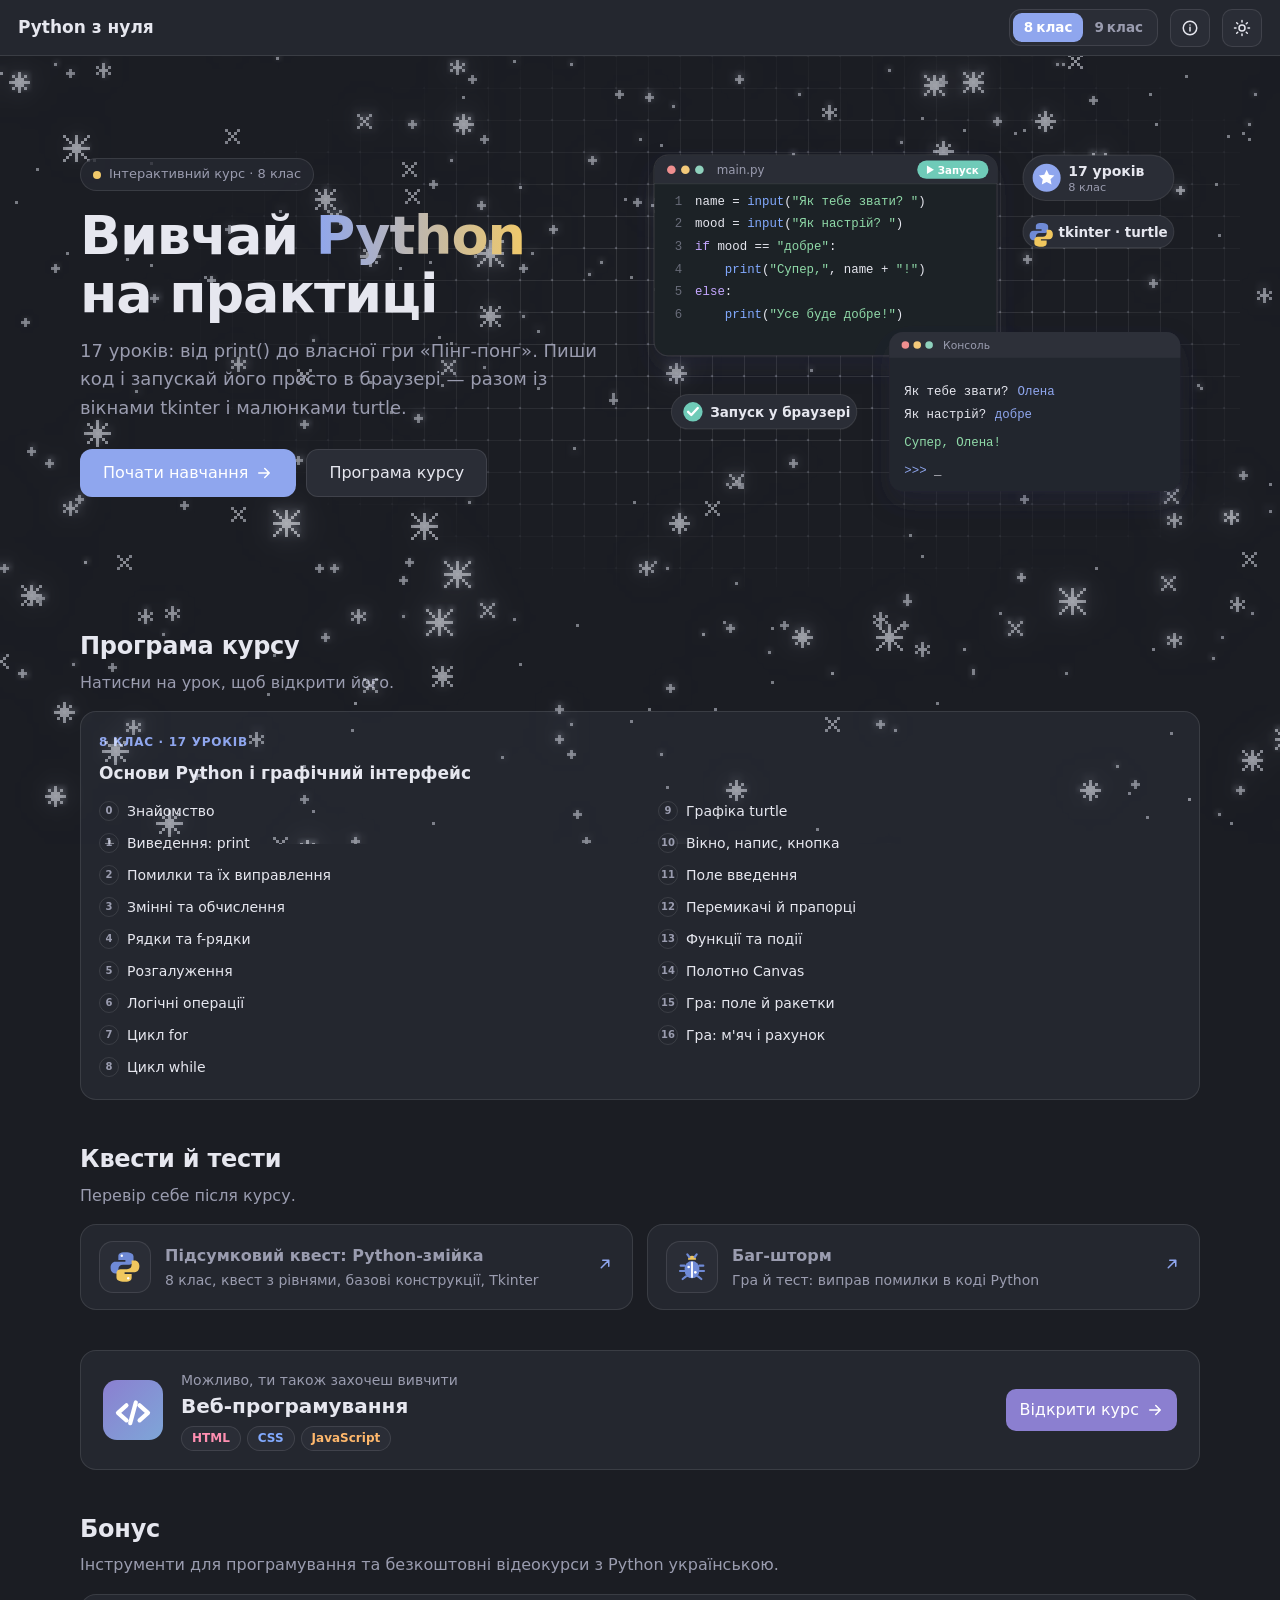
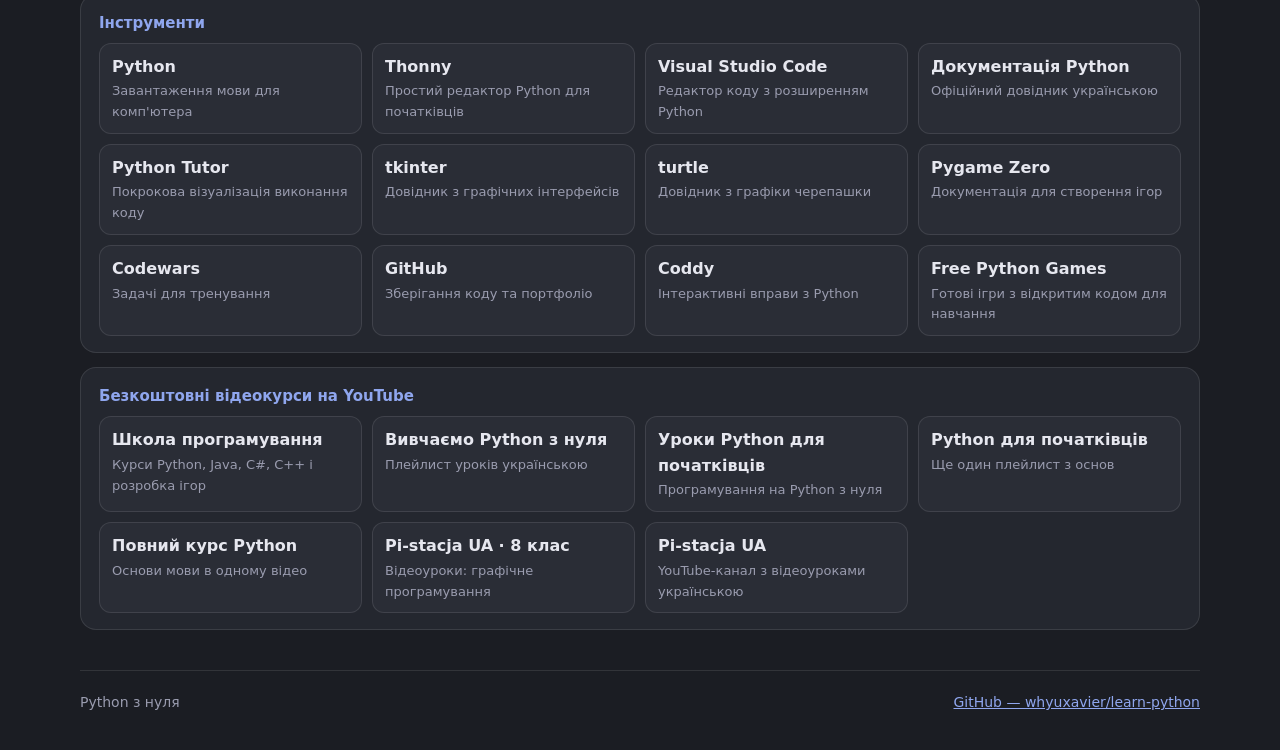
==== commit 3937ad07: "Нові уроки 9–16 для 8 класу в next/: turtle, вікна tkinter, Entry, перемикачі, події, Canvas, гра «П" ====
--- a/next/index.html
+++ b/next/index.html
@@ -80,7 +80,7 @@
   <div>
    <span class="ebd"><i></i>Інтерактивний курс · 8 клас</span>
    <h2 id="hh">Вивчай <span>Python</span> на практиці</h2>
-   <p class="ld">16 уроків: від print() до гри «Аерохокей». Пиши код і запускай його просто в браузері — разом із вікнами tkinter і малюнками turtle.</p>
+   <p class="ld">17 уроків: від print() до власної гри «Пінг-понг». Пиши код і запускай його просто в браузері — разом із вікнами tkinter і малюнками turtle.</p>
    <div class="cta">
     <button class="btn pr lg" id="start"><span id="startTx">Почати навчання</span><svg viewBox="0 0 24 24"><path d="M5 12h14M13 6l6 6-6 6"/></svg></button>
     <a class="btn lg" href="#program" id="toProg">Програма курсу</a>
@@ -119,7 +119,7 @@
   <rect class="chip" x="356" y="40" width="140" height="42" rx="21"/>
   <circle class="acf" cx="378" cy="61" r="13"/>
   <path class="wt" d="M378 53.5l2.2 4.6 5 .7-3.6 3.5.9 5-4.5-2.4-4.5 2.4.9-5-3.6-3.5 5-.7z"/>
-  <text x="398" y="59" font-size="13" font-weight="600">16 уроків</text><text x="398" y="73" class="mu" font-size="10.5">8 клас</text>
+  <text x="398" y="59" font-size="13" font-weight="600">17 уроків</text><text x="398" y="73" class="mu" font-size="10.5">8 клас</text>
  </g>
  <g class="h-chip pp" style="animation-delay:6.70s">
   <rect class="chip" x="356" y="96" width="140" height="30" rx="15"/>
@@ -148,7 +148,7 @@
 <div class="modal" id="modal" hidden role="dialog" aria-modal="true" aria-labelledby="mt"><div class="card mc">
 <button class="ib mx" id="mclose" aria-label="Закрити"><svg viewBox="0 0 24 24"><path d="M6 6l12 12M18 6L6 18"/></svg></button>
 <h2 id="mt">Про курс</h2>
-<p>Курс Python для 8 класу: 16 уроків, код запускається в браузері. Курс 9 класу — перемикач «9» угорі.</p>
+<p>Курс Python для 8 класу: 17 уроків, код запускається в браузері. Курс 9 класу — перемикач «9» угорі.</p>
 <h3>Правила</h3>
 <ul>
 <li>Проходь уроки по черзі.</li>
--- a/next/style.css
+++ b/next/style.css
@@ -44,6 +44,7 @@
 .card p{margin:.5em 0}
 .task{border-left:4px solid var(--mint)}
 .th li{margin:3px 0}
+.th table{border-collapse:collapse;margin:10px 0;font:13px ui-monospace,"Cascadia Mono",Consolas,monospace}.th th,.th td{border:1px solid var(--bd);padding:4px 12px;text-align:center}.th th{background:var(--bd);font-weight:600}
 code,kbd{font-family:ui-monospace,"Cascadia Mono",Consolas,Menlo,monospace;background:var(--bd);border-radius:5px;padding:1px 5px;font-size:.88em}
 pre{margin:8px 0;padding:12px;background:var(--ed);border:1px solid var(--bd);border-radius:10px;overflow:auto;font:13px/1.55 ui-monospace,"Cascadia Mono",Consolas,Menlo,monospace;tab-size:4}
 pre code{background:none;padding:0;font-size:inherit}
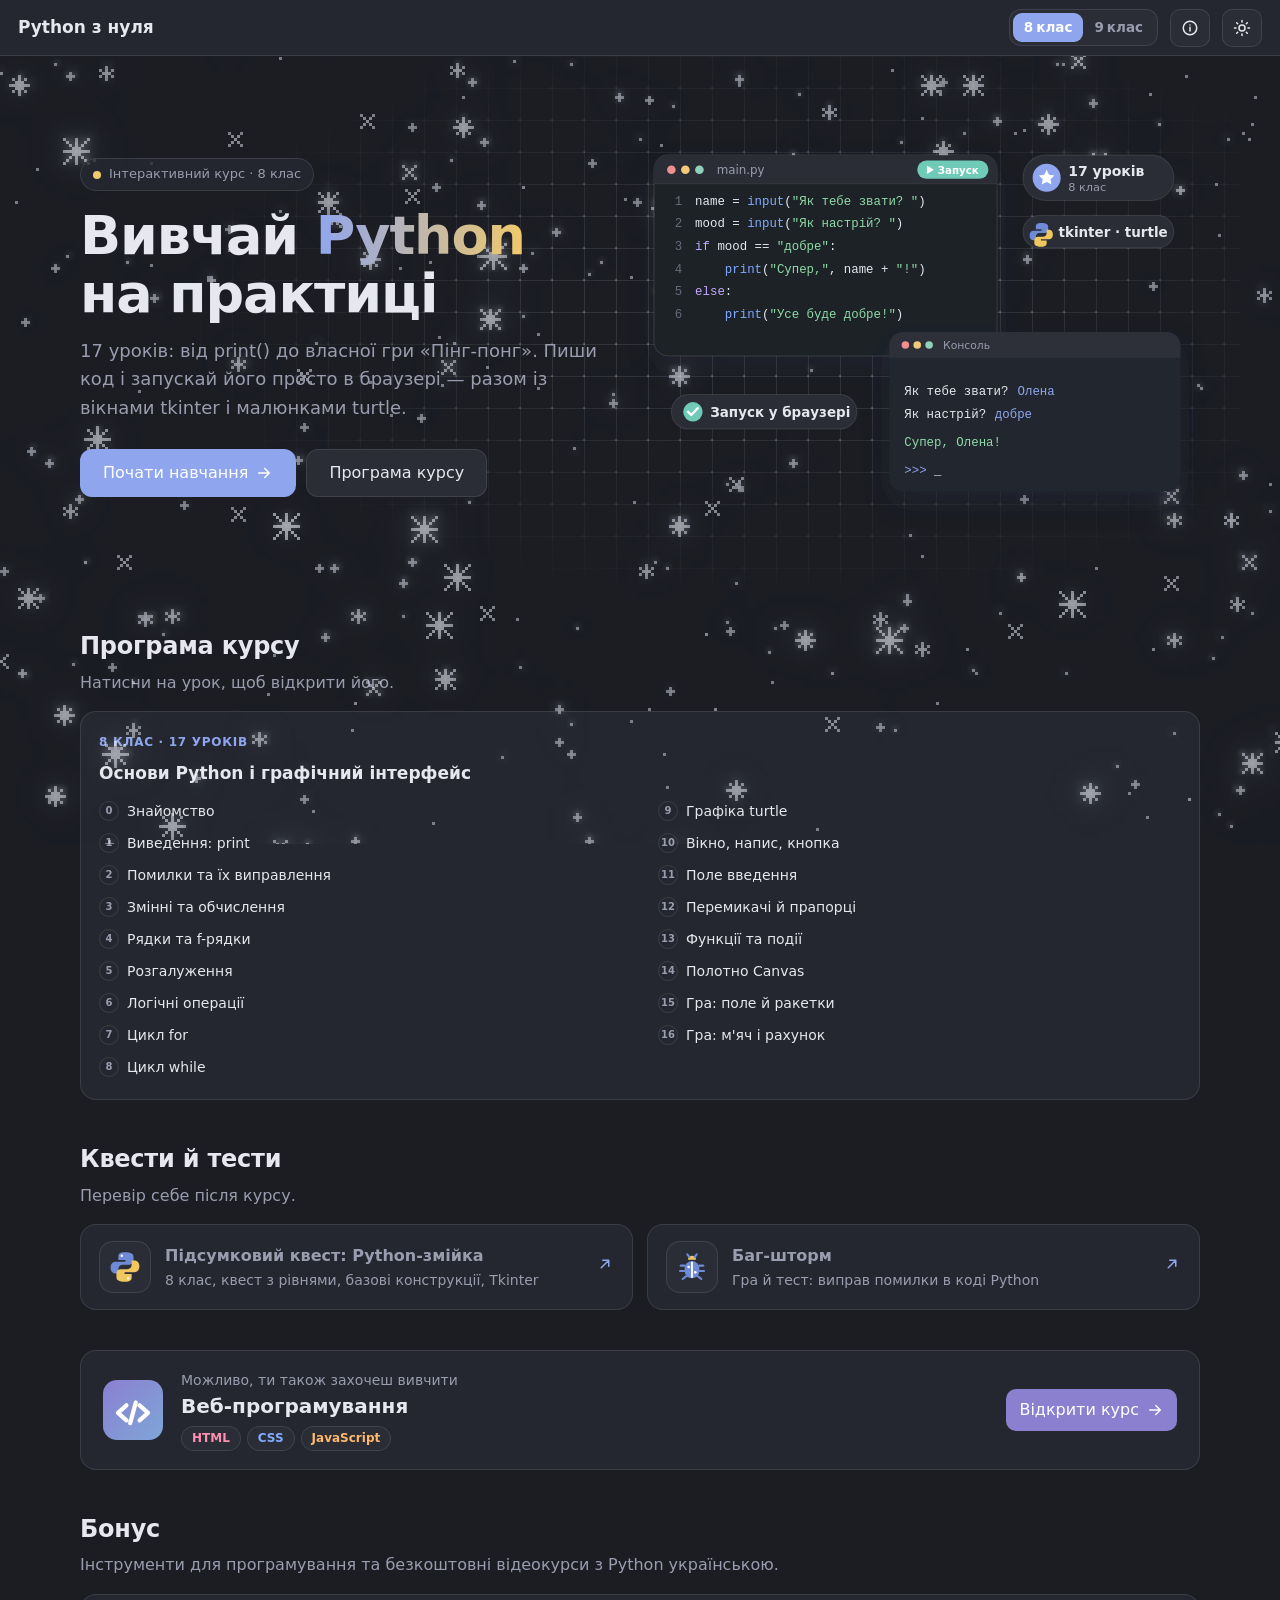
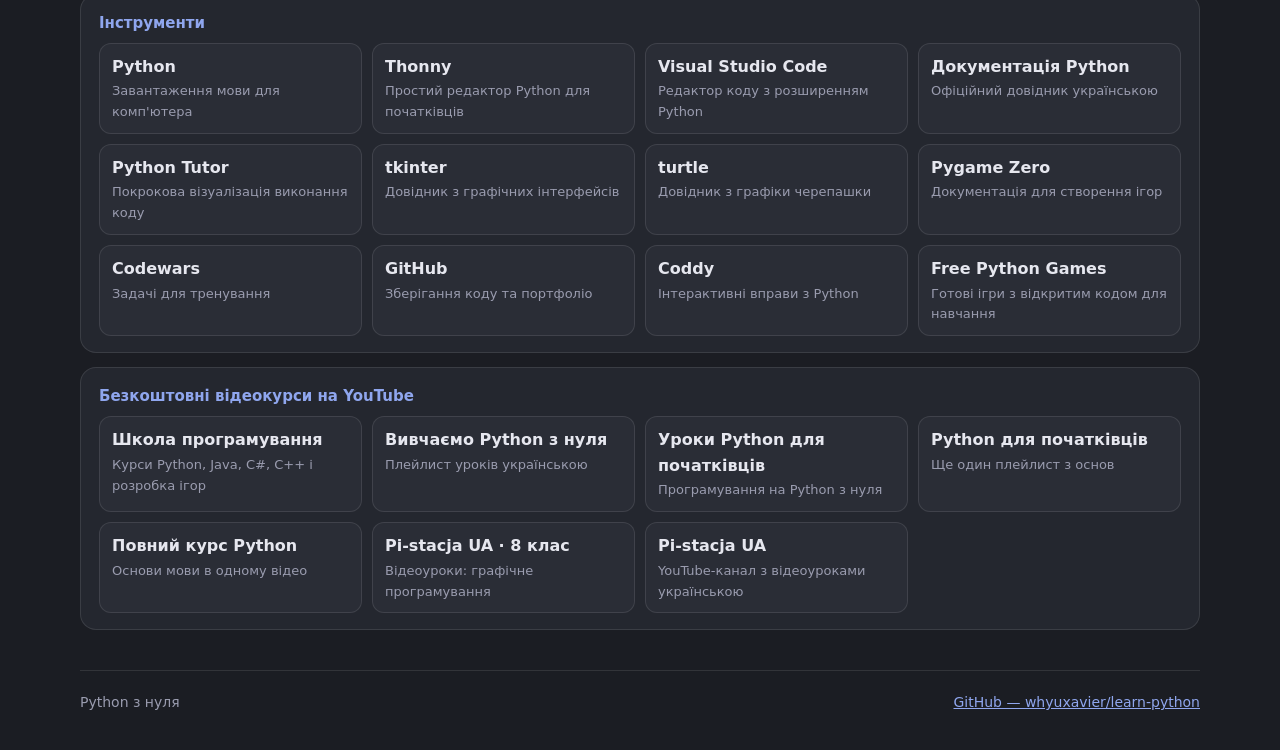
==== commit de835cca: "next/: 17 уроків в описі сторінки Co-Authored-By: Claude Opus 5.5 <noreply@anthropic.com> Claude-Ses" ====
--- a/next/index.html
+++ b/next/index.html
@@ -6,7 +6,7 @@
 <meta name="viewport" content="width=device-width, initial-scale=1.0">
 <title>Python з нуля · 8 клас — безкоштовний курс програмування українською</title>
 <link rel="icon" type="image/svg+xml" href="data:image/svg+xml,%3Csvg xmlns='http://www.w3.org/2000/svg' viewBox='0 0 64 64'%3E%3Cdefs%3E%3ClinearGradient id='g' x1='0' y1='0' x2='1' y2='1'%3E%3Cstop offset='0' stop-color='%236f8ad6'/%3E%3Cstop offset='1' stop-color='%2394a9e6'/%3E%3C/linearGradient%3E%3C/defs%3E%3Crect width='64' height='64' rx='15' fill='url(%23g)'/%3E%3Cpath d='M32 10c-9 0-11 3-11 7v6h12v3H15c-5 0-8 4-8 10s3 10 8 10h5v-7c0-5 3-8 8-8h11c4 0 7-3 7-7v-7c0-4-4-7-14-7z' fill='%23fff'/%3E%3Cpath d='M32 54c9 0 11-3 11-7v-6H31v-3h18c5 0 8-4 8-10s-3-10-8-10h-5v7c0 5-3 8-8 8H25c-4 0-7 3-7 7v7c0 4 4 7 14 7z' fill='%23f0c75e'/%3E%3Ccircle cx='27' cy='16' r='2.2' fill='%236f8ad6'/%3E%3Ccircle cx='37' cy='48' r='2.2' fill='%236f8ad6'/%3E%3C/svg%3E">
-<meta name="description" content="Python з нуля для 8 класу — безкоштовний інтерактивний курс Python українською: 16 уроків, теорія, приклади й завдання, код запускається просто в браузері.">
+<meta name="description" content="Python з нуля для 8 класу — безкоштовний інтерактивний курс Python українською: 17 уроків, теорія, приклади й завдання, код запускається просто в браузері.">
 <link rel="canonical" href="https://whyuxavier.github.io/learn-python/">
 <link rel="manifest" href="manifest.json">
 <meta name="theme-color" content="#6f8ad6">
@@ -17,9 +17,9 @@
 <meta property="og:type" content="website">
 <meta property="og:locale" content="uk_UA">
 <meta property="og:title" content="Python з нуля · 8 клас">
-<meta property="og:description" content="16 інтерактивних уроків Python для 8 класу: пиши й запускай код просто в браузері.">
+<meta property="og:description" content="17 інтерактивних уроків Python для 8 класу: пиши й запускай код просто в браузері.">
 <meta property="og:url" content="https://whyuxavier.github.io/learn-python/">
-<script type="application/ld+json">{"@context":"https://schema.org","@type":"Course","name":"Python з нуля · 8 клас","description":"Безкоштовний інтерактивний курс Python українською: 16 уроків з теорією, прикладами й практичними завданнями, код виконується в браузері.","inLanguage":"uk","url":"https://whyuxavier.github.io/learn-python/","isAccessibleForFree":true,"provider":{"@type":"Person","name":"Олександр Мрочко","url":"https://github.com/whyuxavier"},"hasCourseInstance":{"@type":"CourseInstance","courseMode":"online","courseWorkload":"PT32H"},"offers":{"@type":"Offer","price":"0","priceCurrency":"UAH","category":"Free"}}</script>
+<script type="application/ld+json">{"@context":"https://schema.org","@type":"Course","name":"Python з нуля · 8 клас","description":"Безкоштовний інтерактивний курс Python українською: 17 уроків з теорією, прикладами й практичними завданнями, код виконується в браузері.","inLanguage":"uk","url":"https://whyuxavier.github.io/learn-python/","isAccessibleForFree":true,"provider":{"@type":"Person","name":"Олександр Мрочко","url":"https://github.com/whyuxavier"},"hasCourseInstance":{"@type":"CourseInstance","courseMode":"online","courseWorkload":"PT32H"},"offers":{"@type":"Offer","price":"0","priceCurrency":"UAH","category":"Free"}}</script>
 <link href="https://fonts.cdnfonts.com/css/fixel-display" rel="stylesheet">
 <script>(()=>{try{const n=navigator,lite=(n.hardwareConcurrency&&n.hardwareConcurrency<=2)||(n.deviceMemory&&n.deviceMemory<=4)||matchMedia('(prefers-reduced-motion: reduce)').matches;
  if(lite)document.documentElement.classList.add('lite')}catch(e){}})();</script>
